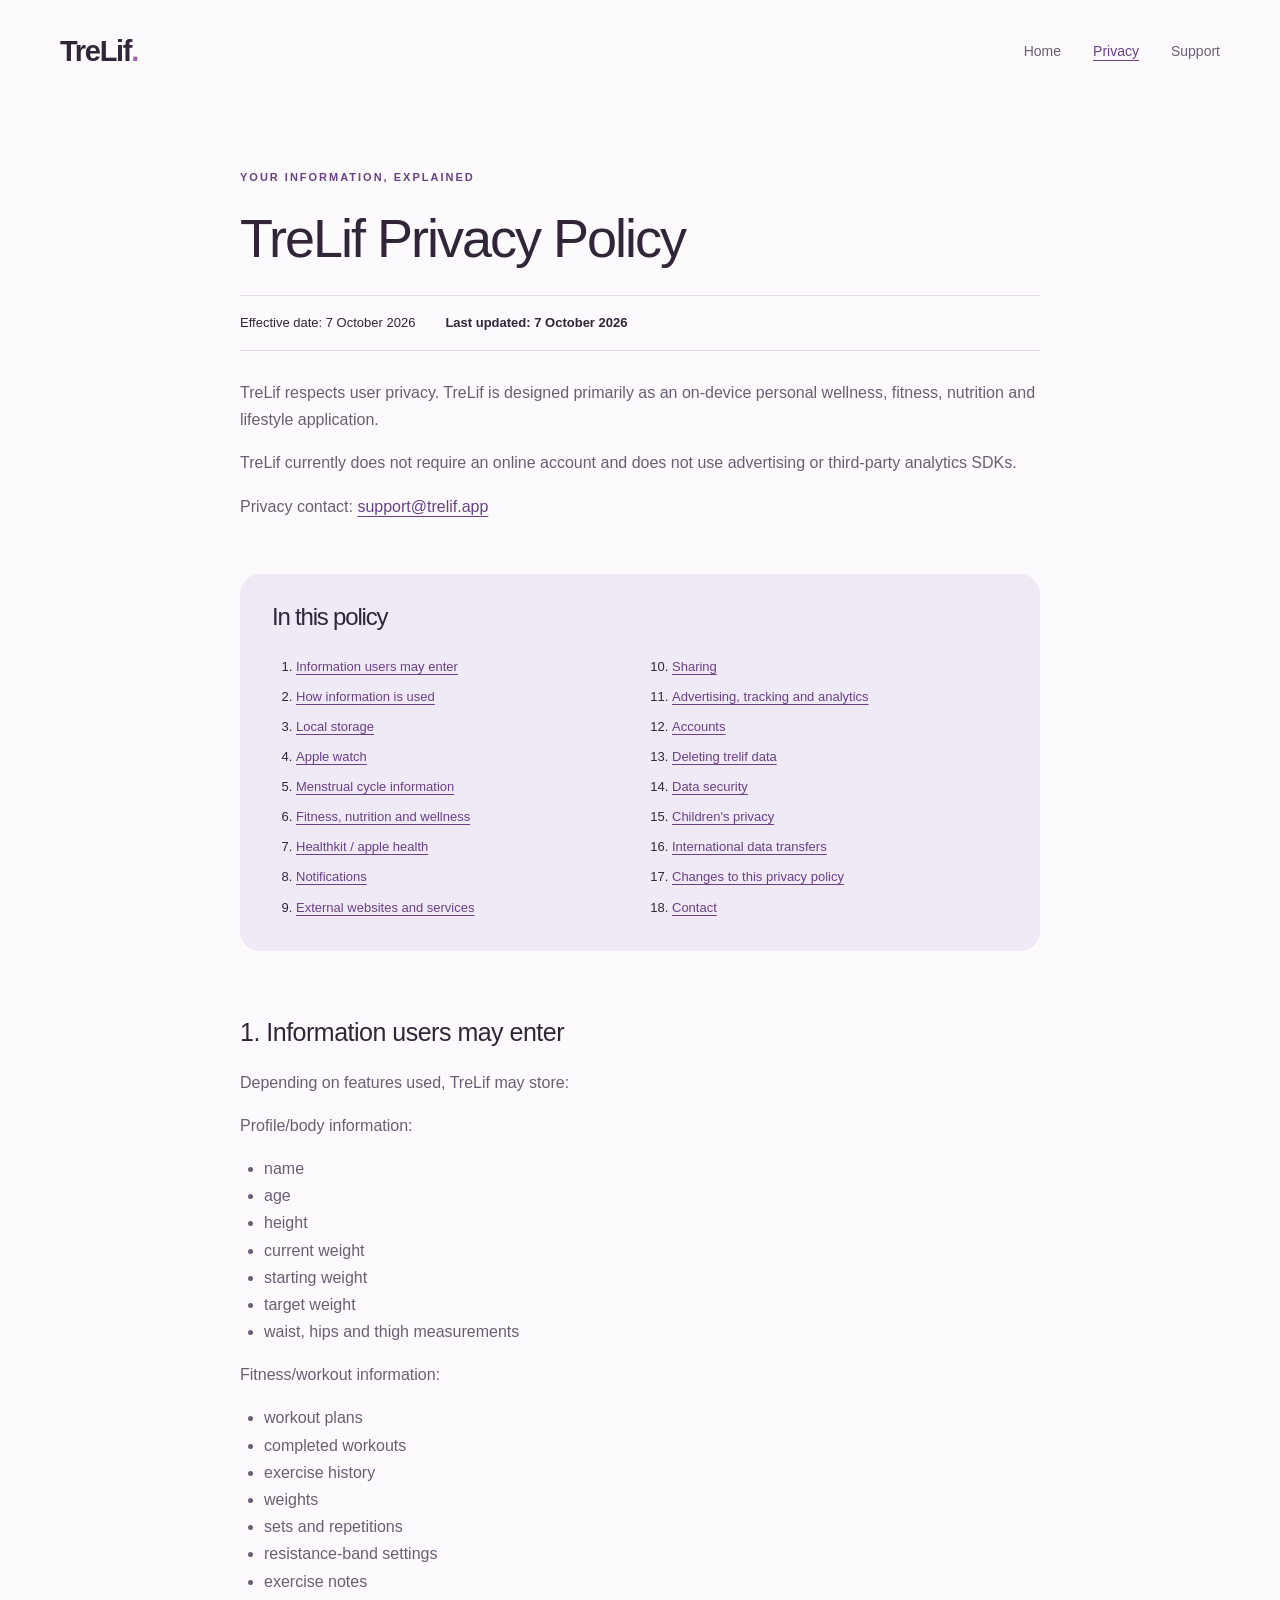
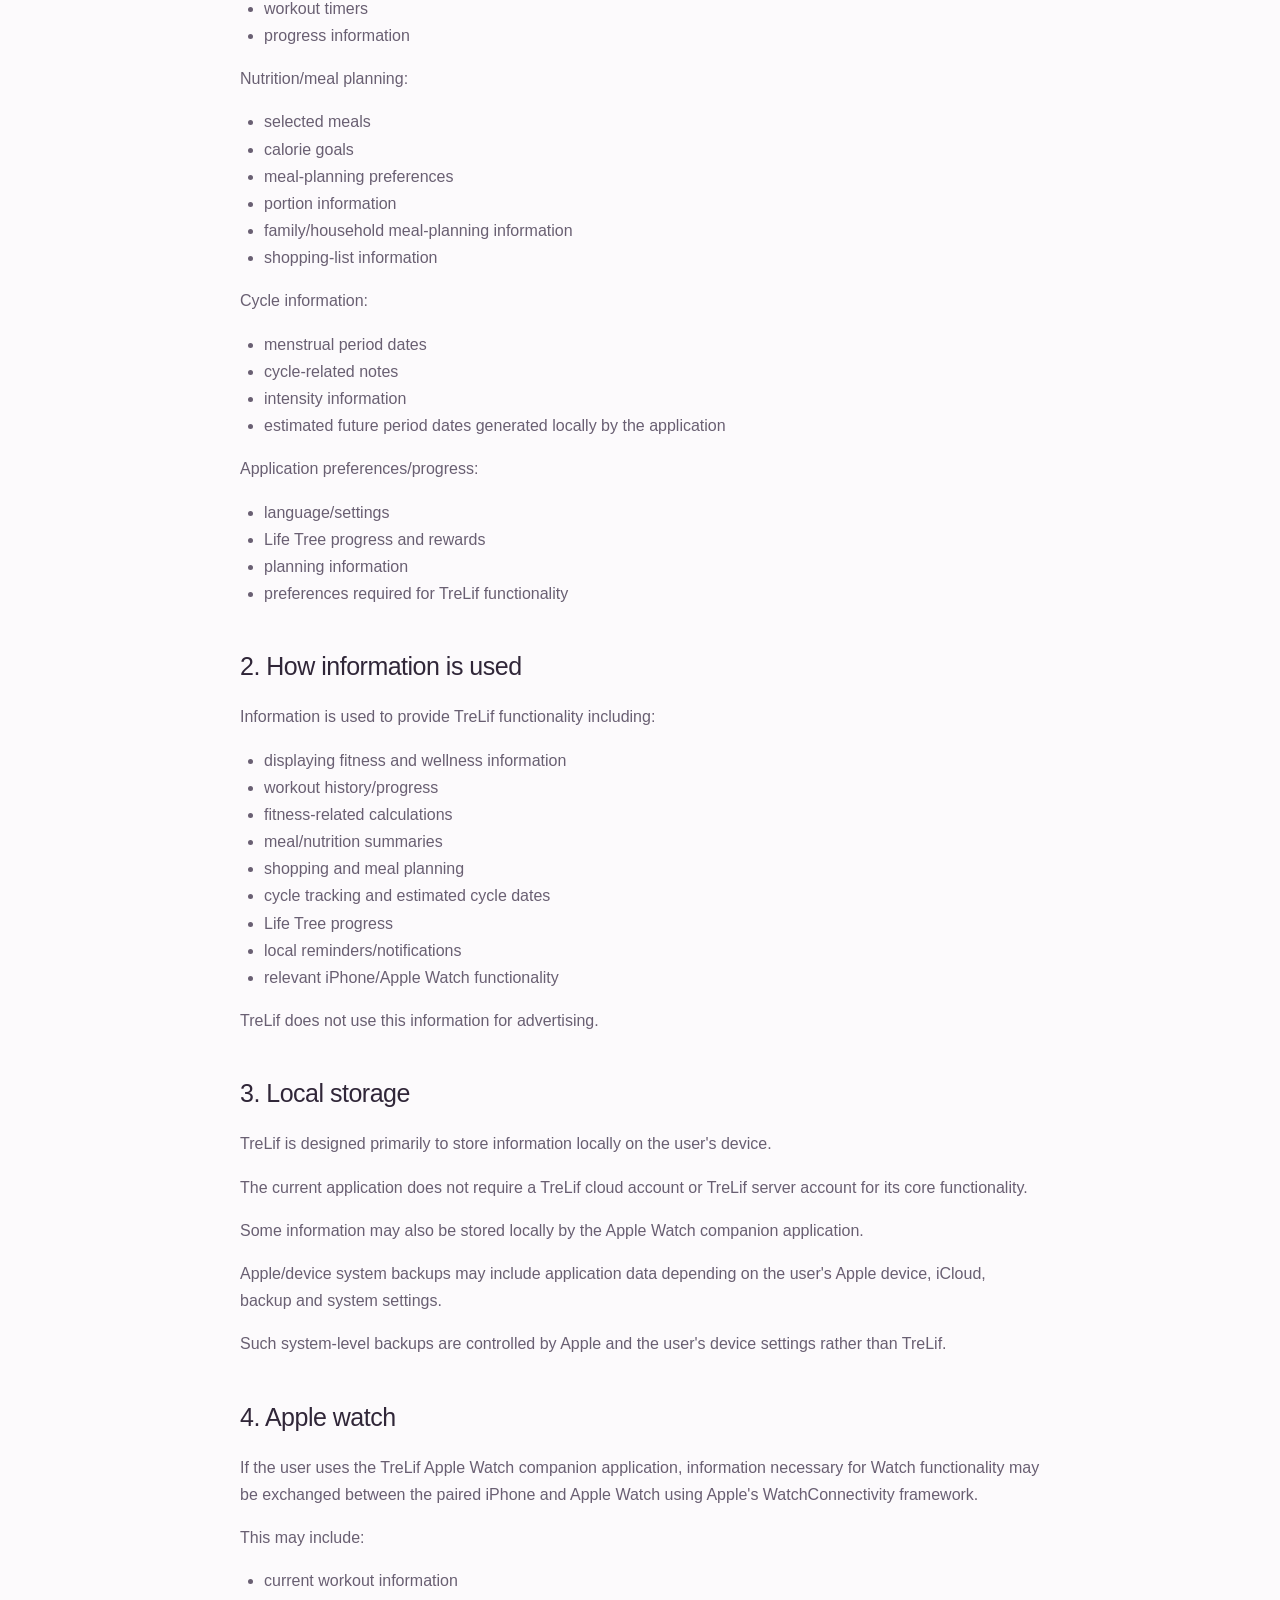
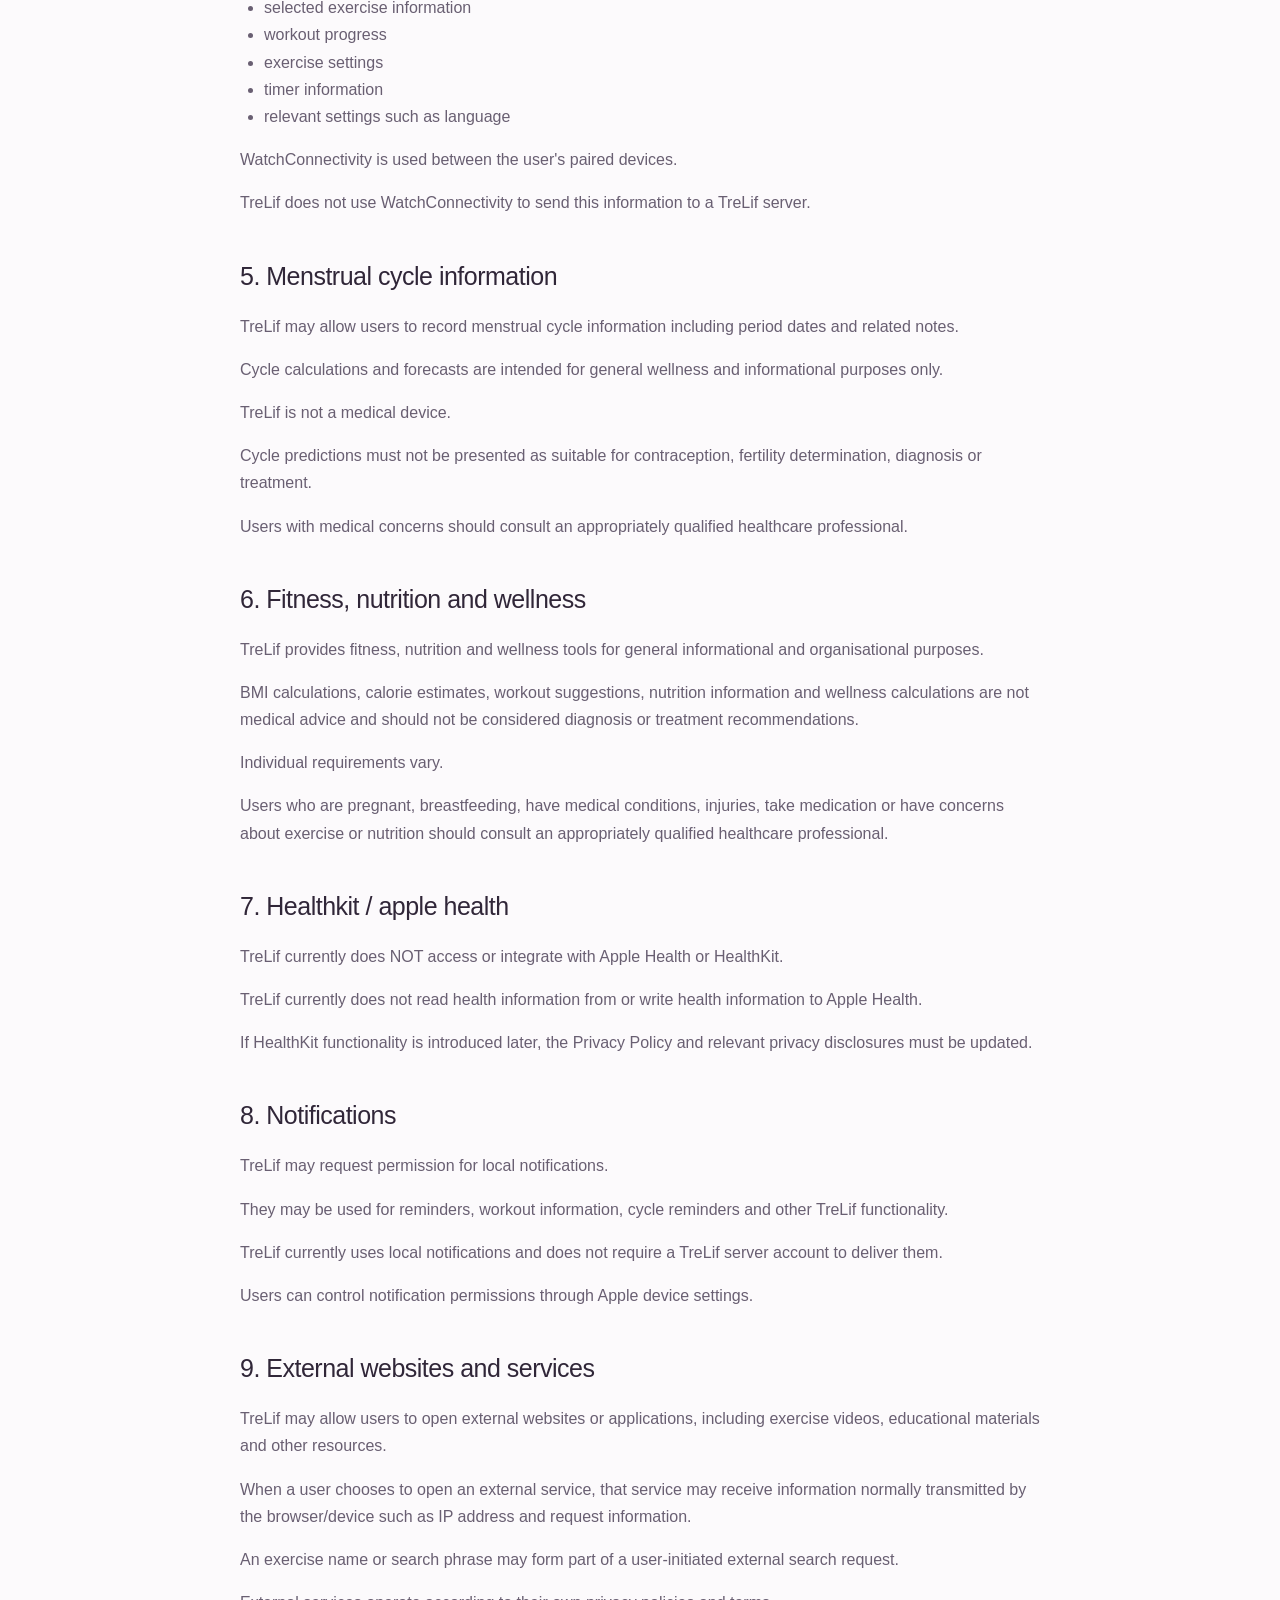
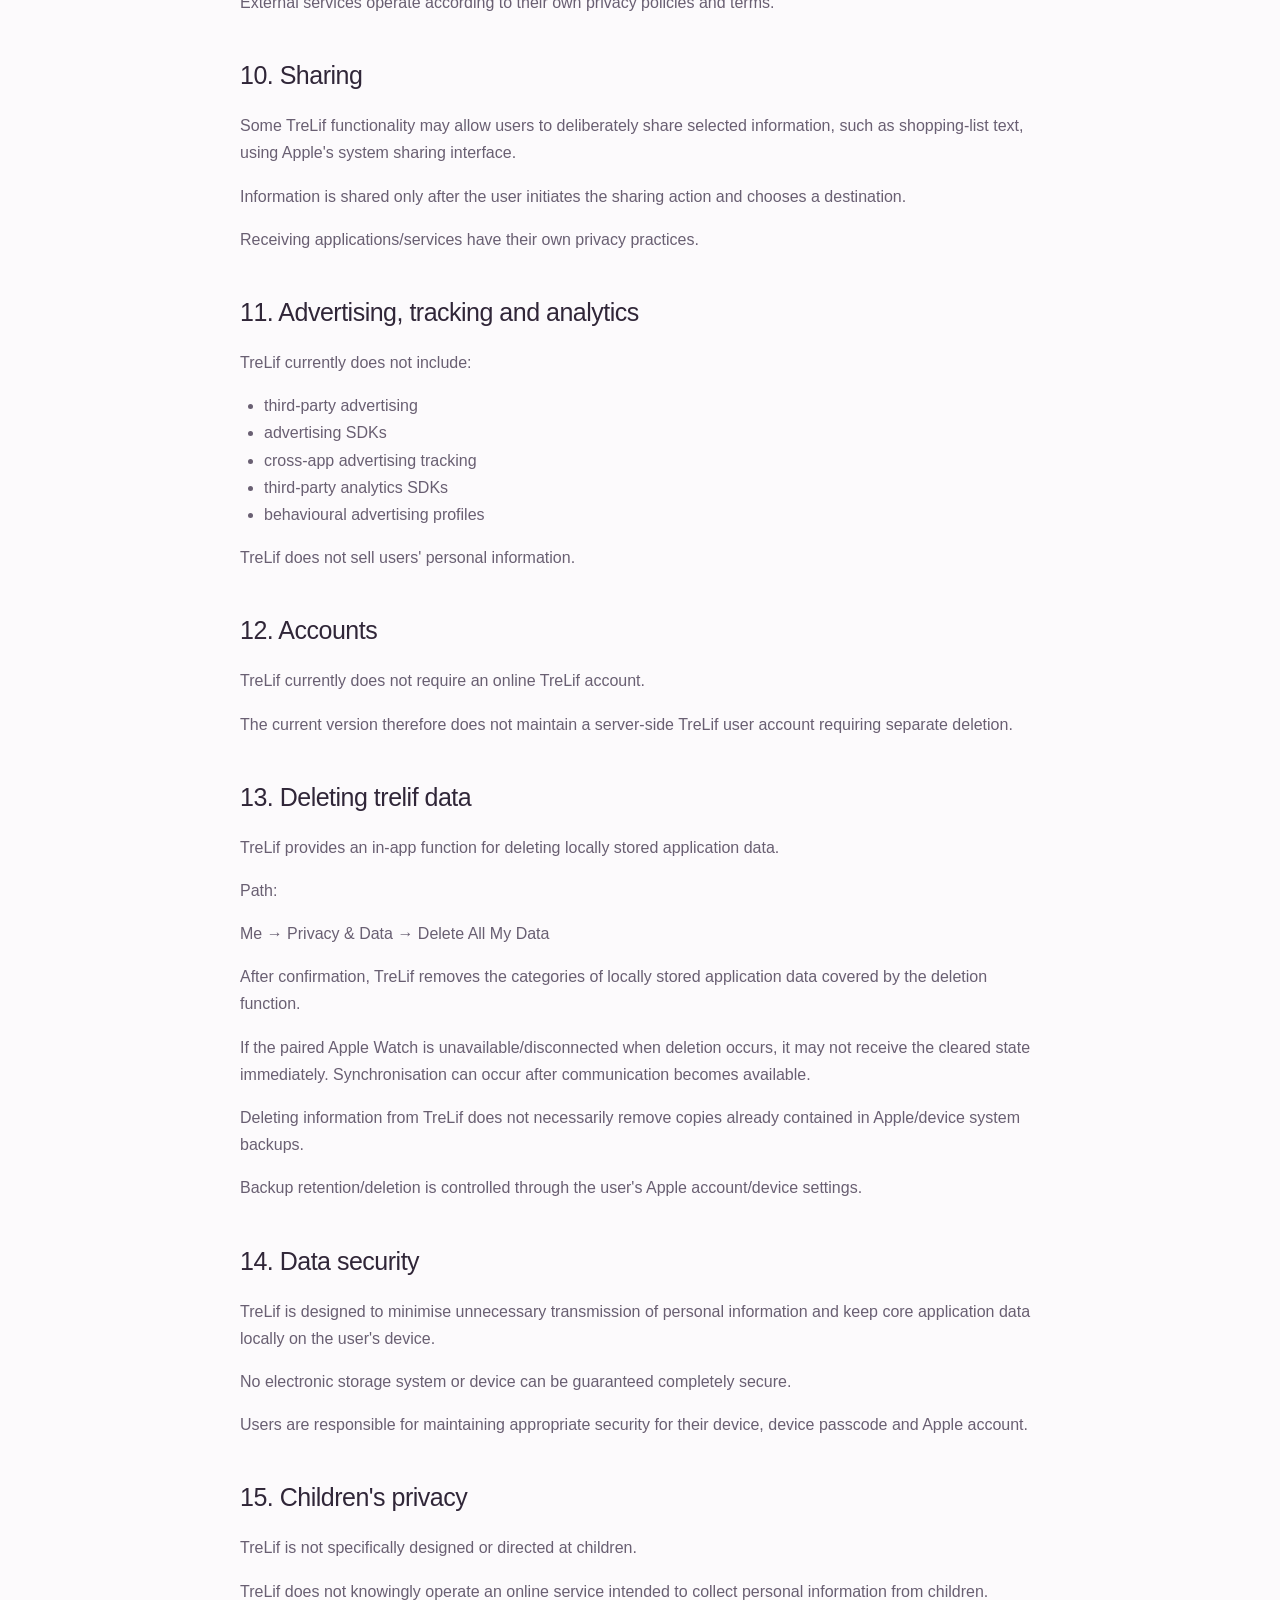
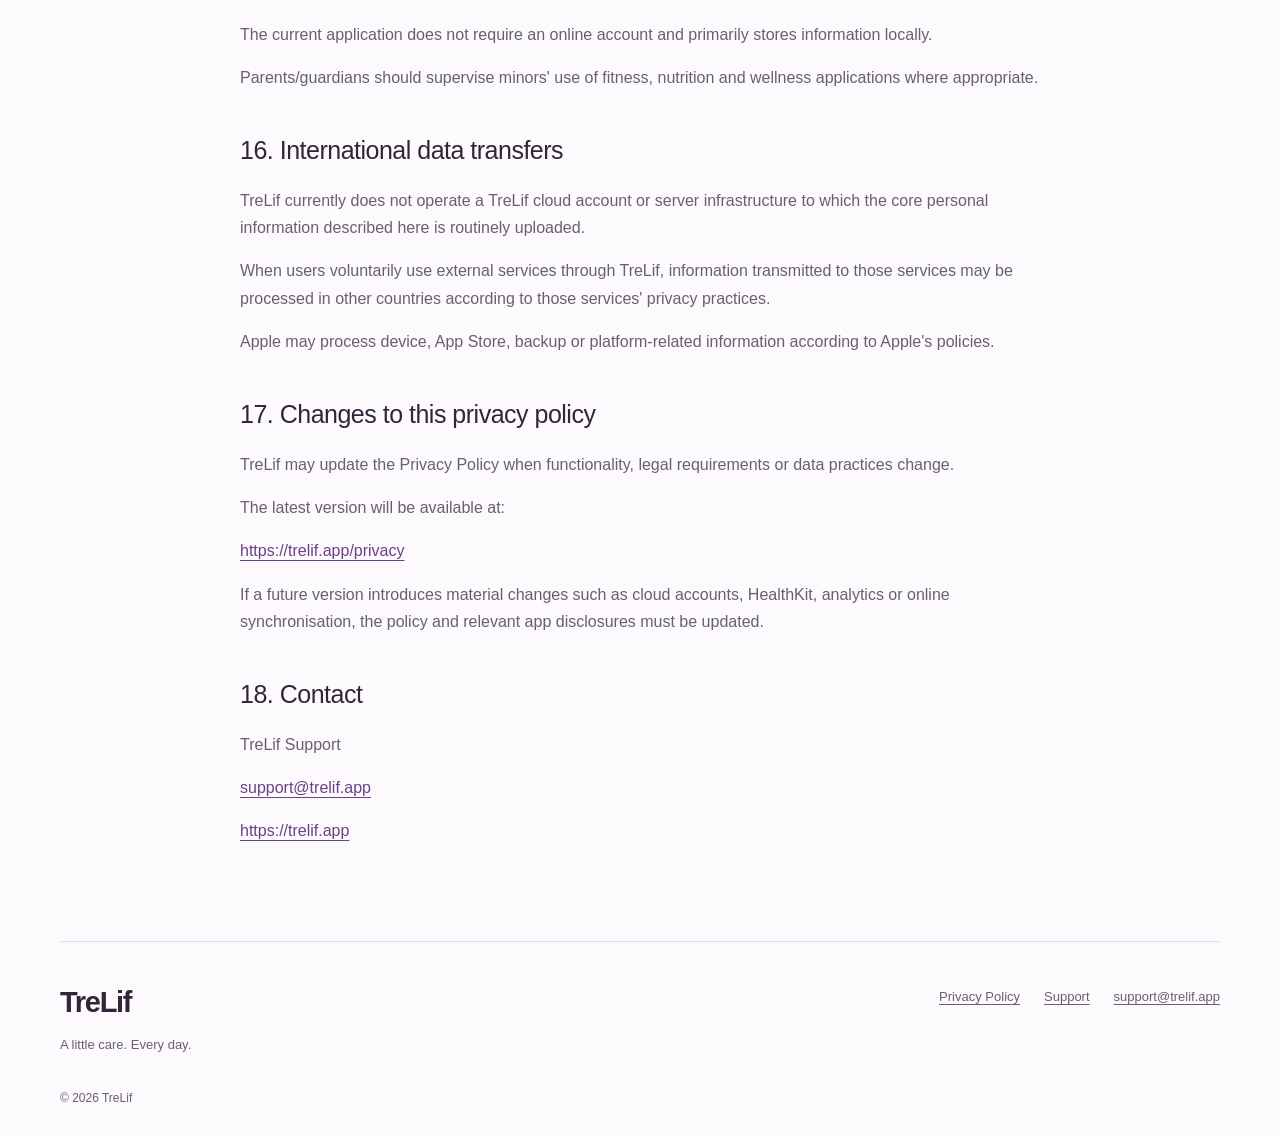
==== privacy/index.html @ 0e0c575e "Add TreLif website, privacy policy and support pages" ====
<!doctype html>
<html lang="en">
<head>
<meta charset="utf-8">
<meta name="viewport" content="width=device-width, initial-scale=1">
<meta name="description" content="Read how TreLif stores and uses information, including local storage, Apple Watch, data deletion and privacy contacts.">
<meta name="theme-color" content="#faf7fc">
<title>TreLif Privacy Policy</title>
<link rel="stylesheet" href="../assets/css/style.css">
</head>
<body>
<a class="skip-link" href="#main">Skip to content</a>
<header class="site-header wrap"><a class="wordmark" href="../" aria-label="TreLif home">TreLif<span class="brand-dot" aria-hidden="true">.</span></a><nav aria-label="Main navigation"><a href="../">Home</a><a href="../privacy/" aria-current="page">Privacy</a><a href="../support/">Support</a></nav></header>
<main id="main"><header class="page-heading wrap narrow"><p class="eyebrow">YOUR INFORMATION, EXPLAINED</p><h1>TreLif Privacy Policy</h1><div class="dates"><p>Effective date: <time datetime="2026-10-07">7 October 2026</time></p><p><strong>Last updated: <time datetime="2026-10-07">7 October 2026</time></strong></p></div><p>TreLif respects user privacy. TreLif is designed primarily as an on-device personal wellness, fitness, nutrition and lifestyle application.</p><p>TreLif currently does not require an online account and does not use advertising or third-party analytics SDKs.</p><p>Privacy contact: <a href="mailto:support@trelif.app">support@trelif.app</a></p></header><div class="wrap narrow policy"><nav class="contents" aria-label="Privacy policy contents"><h2>In this policy</h2><ol><li><a href="#section-1">Information users may enter</a></li><li><a href="#section-2">How information is used</a></li><li><a href="#section-3">Local storage</a></li><li><a href="#section-4">Apple watch</a></li><li><a href="#section-5">Menstrual cycle information</a></li><li><a href="#section-6">Fitness, nutrition and wellness</a></li><li><a href="#section-7">Healthkit / apple health</a></li><li><a href="#section-8">Notifications</a></li><li><a href="#section-9">External websites and services</a></li><li><a href="#section-10">Sharing</a></li><li><a href="#section-11">Advertising, tracking and analytics</a></li><li><a href="#section-12">Accounts</a></li><li><a href="#section-13">Deleting trelif data</a></li><li><a href="#section-14">Data security</a></li><li><a href="#section-15">Children&#x27;s privacy</a></li><li><a href="#section-16">International data transfers</a></li><li><a href="#section-17">Changes to this privacy policy</a></li><li><a href="#section-18">Contact</a></li></ol></nav><section id="section-1"><h2>1. Information users may enter</h2><p>Depending on features used, TreLif may store:</p><p>Profile/body information:</p><ul><li>name</li><li>age</li><li>height</li><li>current weight</li><li>starting weight</li><li>target weight</li><li>waist, hips and thigh measurements</li></ul><p>Fitness/workout information:</p><ul><li>workout plans</li><li>completed workouts</li><li>exercise history</li><li>weights</li><li>sets and repetitions</li><li>resistance-band settings</li><li>exercise notes</li><li>workout timers</li><li>progress information</li></ul><p>Nutrition/meal planning:</p><ul><li>selected meals</li><li>calorie goals</li><li>meal-planning preferences</li><li>portion information</li><li>family/household meal-planning information</li><li>shopping-list information</li></ul><p>Cycle information:</p><ul><li>menstrual period dates</li><li>cycle-related notes</li><li>intensity information</li><li>estimated future period dates generated locally by the application</li></ul><p>Application preferences/progress:</p><ul><li>language/settings</li><li>Life Tree progress and rewards</li><li>planning information</li><li>preferences required for TreLif functionality</li></ul></section><section id="section-2"><h2>2. How information is used</h2><p>Information is used to provide TreLif functionality including:</p><ul><li>displaying fitness and wellness information</li><li>workout history/progress</li><li>fitness-related calculations</li><li>meal/nutrition summaries</li><li>shopping and meal planning</li><li>cycle tracking and estimated cycle dates</li><li>Life Tree progress</li><li>local reminders/notifications</li><li>relevant iPhone/Apple Watch functionality</li></ul><p>TreLif does not use this information for advertising.</p></section><section id="section-3"><h2>3. Local storage</h2><p>TreLif is designed primarily to store information locally on the user&#x27;s device.</p><p>The current application does not require a TreLif cloud account or TreLif server account for its core functionality.</p><p>Some information may also be stored locally by the Apple Watch companion application.</p><p>Apple/device system backups may include application data depending on the user&#x27;s Apple device, iCloud, backup and system settings.</p><p>Such system-level backups are controlled by Apple and the user&#x27;s device settings rather than TreLif.</p></section><section id="section-4"><h2>4. Apple watch</h2><p>If the user uses the TreLif Apple Watch companion application, information necessary for Watch functionality may be exchanged between the paired iPhone and Apple Watch using Apple&#x27;s WatchConnectivity framework.</p><p>This may include:</p><ul><li>current workout information</li><li>selected exercise information</li><li>workout progress</li><li>exercise settings</li><li>timer information</li><li>relevant settings such as language</li></ul><p>WatchConnectivity is used between the user&#x27;s paired devices.</p><p>TreLif does not use WatchConnectivity to send this information to a TreLif server.</p></section><section id="section-5"><h2>5. Menstrual cycle information</h2><p>TreLif may allow users to record menstrual cycle information including period dates and related notes.</p><p>Cycle calculations and forecasts are intended for general wellness and informational purposes only.</p><p>TreLif is not a medical device.</p><p>Cycle predictions must not be presented as suitable for contraception, fertility determination, diagnosis or treatment.</p><p>Users with medical concerns should consult an appropriately qualified healthcare professional.</p></section><section id="section-6"><h2>6. Fitness, nutrition and wellness</h2><p>TreLif provides fitness, nutrition and wellness tools for general informational and organisational purposes.</p><p>BMI calculations, calorie estimates, workout suggestions, nutrition information and wellness calculations are not medical advice and should not be considered diagnosis or treatment recommendations.</p><p>Individual requirements vary.</p><p>Users who are pregnant, breastfeeding, have medical conditions, injuries, take medication or have concerns about exercise or nutrition should consult an appropriately qualified healthcare professional.</p></section><section id="section-7"><h2>7. Healthkit / apple health</h2><p>TreLif currently does NOT access or integrate with Apple Health or HealthKit.</p><p>TreLif currently does not read health information from or write health information to Apple Health.</p><p>If HealthKit functionality is introduced later, the Privacy Policy and relevant privacy disclosures must be updated.</p></section><section id="section-8"><h2>8. Notifications</h2><p>TreLif may request permission for local notifications.</p><p>They may be used for reminders, workout information, cycle reminders and other TreLif functionality.</p><p>TreLif currently uses local notifications and does not require a TreLif server account to deliver them.</p><p>Users can control notification permissions through Apple device settings.</p></section><section id="section-9"><h2>9. External websites and services</h2><p>TreLif may allow users to open external websites or applications, including exercise videos, educational materials and other resources.</p><p>When a user chooses to open an external service, that service may receive information normally transmitted by the browser/device such as IP address and request information.</p><p>An exercise name or search phrase may form part of a user-initiated external search request.</p><p>External services operate according to their own privacy policies and terms.</p></section><section id="section-10"><h2>10. Sharing</h2><p>Some TreLif functionality may allow users to deliberately share selected information, such as shopping-list text, using Apple&#x27;s system sharing interface.</p><p>Information is shared only after the user initiates the sharing action and chooses a destination.</p><p>Receiving applications/services have their own privacy practices.</p></section><section id="section-11"><h2>11. Advertising, tracking and analytics</h2><p>TreLif currently does not include:</p><ul><li>third-party advertising</li><li>advertising SDKs</li><li>cross-app advertising tracking</li><li>third-party analytics SDKs</li><li>behavioural advertising profiles</li></ul><p>TreLif does not sell users&#x27; personal information.</p></section><section id="section-12"><h2>12. Accounts</h2><p>TreLif currently does not require an online TreLif account.</p><p>The current version therefore does not maintain a server-side TreLif user account requiring separate deletion.</p></section><section id="section-13"><h2>13. Deleting trelif data</h2><p>TreLif provides an in-app function for deleting locally stored application data.</p><p>Path:</p><p>Me → Privacy &amp; Data → Delete All My Data</p><p>After confirmation, TreLif removes the categories of locally stored application data covered by the deletion function.</p><p>If the paired Apple Watch is unavailable/disconnected when deletion occurs, it may not receive the cleared state immediately. Synchronisation can occur after communication becomes available.</p><p>Deleting information from TreLif does not necessarily remove copies already contained in Apple/device system backups.</p><p>Backup retention/deletion is controlled through the user&#x27;s Apple account/device settings.</p></section><section id="section-14"><h2>14. Data security</h2><p>TreLif is designed to minimise unnecessary transmission of personal information and keep core application data locally on the user&#x27;s device.</p><p>No electronic storage system or device can be guaranteed completely secure.</p><p>Users are responsible for maintaining appropriate security for their device, device passcode and Apple account.</p></section><section id="section-15"><h2>15. Children&#x27;s privacy</h2><p>TreLif is not specifically designed or directed at children.</p><p>TreLif does not knowingly operate an online service intended to collect personal information from children.</p><p>The current application does not require an online account and primarily stores information locally.</p><p>Parents/guardians should supervise minors&#x27; use of fitness, nutrition and wellness applications where appropriate.</p></section><section id="section-16"><h2>16. International data transfers</h2><p>TreLif currently does not operate a TreLif cloud account or server infrastructure to which the core personal information described here is routinely uploaded.</p><p>When users voluntarily use external services through TreLif, information transmitted to those services may be processed in other countries according to those services&#x27; privacy practices.</p><p>Apple may process device, App Store, backup or platform-related information according to Apple&#x27;s policies.</p></section><section id="section-17"><h2>17. Changes to this privacy policy</h2><p>TreLif may update the Privacy Policy when functionality, legal requirements or data practices change.</p><p>The latest version will be available at:</p><p><a href="./">https://trelif.app/privacy</a></p><p>If a future version introduces material changes such as cloud accounts, HealthKit, analytics or online synchronisation, the policy and relevant app disclosures must be updated.</p></section><section id="section-18"><h2>18. Contact</h2><p>TreLif Support</p><p><a href="mailto:support@trelif.app">support@trelif.app</a></p><p><a href="../">https://trelif.app</a></p></section></div></main>
<footer class="site-footer wrap"><div><a class="wordmark" href="../">TreLif</a><p>A little care. Every day.</p></div><nav aria-label="Footer navigation"><a href="../privacy/">Privacy Policy</a><a href="../support/">Support</a><a href="mailto:support@trelif.app">support@trelif.app</a></nav><p class="copyright">© 2026 TreLif</p></footer>
</body>
</html>
---- assets/css/style.css ----
:root{color-scheme:light;--paper:#fcfafc;--ink:#302638;--muted:#695f72;--purple:#694184;--line:#e5dce9;--lavender:#f0e9f6;--pink:#f9edf1;font-family:-apple-system,BlinkMacSystemFont,"Segoe UI",sans-serif;font-synthesis:none}*{box-sizing:border-box}html{scroll-behavior:smooth;scroll-padding-top:2rem}body{margin:0;background:var(--paper);color:var(--ink);font-size:16px;line-height:1.7}a{color:var(--purple);text-underline-offset:.25em}a:hover{text-decoration-thickness:2px}a:focus-visible,summary:focus-visible{outline:3px solid var(--purple);outline-offset:5px;border-radius:3px}.wrap{width:min(1160px,calc(100% - 64px));margin-inline:auto}.narrow{max-width:800px}.site-header{min-height:104px;display:flex;align-items:center;justify-content:space-between;gap:24px}.wordmark{font-size:29px;font-weight:650;letter-spacing:-1.3px;color:var(--ink);text-decoration:none}.brand-dot{color:#9d6ba9}.site-header nav{display:flex;gap:32px}.site-header nav a{font-size:14px;color:var(--muted);text-decoration:none}.site-header nav a:hover,.site-header nav a[aria-current]{color:var(--purple);text-decoration:underline}.skip-link{position:absolute;top:8px;left:8px;transform:translateY(-180%);padding:8px 16px;background:white;z-index:5}.skip-link:focus{transform:none}.hero{display:grid;grid-template-columns:1.1fr 1fr;align-items:center;gap:55px;padding-block:76px 112px}.eyebrow{font-size:11px;font-weight:650;letter-spacing:2px;color:var(--purple);margin:0 0 22px}h1,h2,h3,p{margin-top:0}h1{font-size:clamp(48px,6vw,80px);font-weight:500;letter-spacing:-3.5px;line-height:1.08;margin-bottom:24px}h2{font-size:clamp(28px,3vw,38px);font-weight:500;line-height:1.25;letter-spacing:-1.2px}h3{font-size:21px;font-weight:550;line-height:1.35;letter-spacing:-.4px}.hero-statement{font-size:clamp(24px,2.6vw,33px);line-height:1.35;letter-spacing:-.7px;margin-bottom:24px}.intro{color:var(--muted);max-width:490px}.hero-actions{display:flex;flex-wrap:wrap;gap:22px;align-items:center;margin-top:32px}.button{display:inline-flex;gap:28px;align-items:center;background:var(--purple);color:#fff;text-decoration:none;padding:13px 23px;border-radius:50px;font-size:14px}.button:hover{background:#543268}.coming{font-size:12px;color:var(--muted)}.hero-art{min-height:440px;position:relative;display:grid;place-items:center;isolation:isolate;border-radius:48% 48% 40% 40%;background:radial-gradient(ellipse at 70% 72%,#f0dce8,transparent 65%),radial-gradient(ellipse at 25% 20%,#e6dcf0,transparent 75%);overflow:hidden}.art-core{text-align:center;z-index:1;padding:45px 20px}.art-core .eyebrow{font-size:9px;letter-spacing:1.7px}.art-core p{font-family:Georgia,"Times New Roman",serif;font-size:43px;line-height:1.16;letter-spacing:-1.6px;margin:26px 0 20px;color:#574064}.art-caption{font-size:12px;color:#69536f}.orbit{position:absolute;width:310px;height:370px;border:1px solid #ffffffaa;border-radius:50%;transform:rotate(30deg)}.orbit-two{width:365px;height:300px;transform:rotate(-30deg)}.art-label{position:absolute;z-index:2;background:#fffdfdea;border:1px solid #fff;border-radius:24px;padding:8px 18px;font-size:12px;color:#65516f;box-shadow:0 8px 25px #6440730b}.label-one{top:46px;right:24px}.label-two{bottom:62px;left:14px}.label-three{bottom:28px;right:65px}.explore{padding-bottom:88px}.section-heading{max-width:650px;margin-bottom:38px}.section-heading p:last-child{color:var(--muted)}.feature-grid{display:grid;grid-template-columns:repeat(3,1fr);gap:20px}.feature-card{padding:30px;border:1px solid var(--line);border-radius:22px;background:#fff}.feature-card:nth-child(2),.feature-card:nth-child(6){background:var(--pink)}.feature-card:nth-child(4){background:var(--lavender)}.feature-number{display:block;font-size:12px;letter-spacing:1px;color:var(--purple);margin-bottom:36px}.feature-card h3{margin-bottom:12px}.feature-card p{font-size:15px;color:var(--muted);margin:0}.privacy-note{display:grid;grid-template-columns:1.3fr 1fr;gap:70px;padding:52px;border-radius:26px;background:var(--lavender);margin-bottom:90px}.privacy-note p:not(.eyebrow){color:var(--muted);font-size:15px}.text-link{font-size:14px;font-weight:600}.wellness-note{align-self:center;border-left:1px solid #d5c7df;padding-left:35px}.wellness-note h3{font-size:19px}.site-footer{border-top:1px solid var(--line);display:grid;grid-template-columns:1fr auto;gap:25px;padding-block:36px 28px}.site-footer p{font-size:13px;color:var(--muted);margin:7px 0 0}.site-footer nav{display:flex;align-items:start;flex-wrap:wrap;gap:24px;padding-top:8px}.site-footer nav a{font-size:13px;color:var(--muted)}.site-footer .copyright{grid-column:1/-1;font-size:12px}.page-heading{padding-block:64px 38px}.page-heading h1{font-size:clamp(36px,5vw,54px);letter-spacing:-2px}.page-heading>p:not(.eyebrow){color:var(--muted)}.dates{display:flex;flex-wrap:wrap;gap:8px 30px;border-block:1px solid var(--line);padding:16px 0;margin:28px 0}.dates p{font-size:13px;margin:0}.policy{padding-bottom:70px}.contents{background:var(--lavender);border-radius:20px;padding:28px 32px;margin-bottom:48px}.contents h2{font-size:24px}.contents ol{columns:2;column-gap:40px;padding-left:24px;margin:0}.contents li{font-size:13px;padding:4px 0;break-inside:avoid}.policy section{padding-top:18px;margin-bottom:26px}.policy section h2{font-size:25px;letter-spacing:-.5px}.policy section p,.policy section li{color:var(--muted)}.policy section ul{padding-left:24px}.contact-email{display:inline-block;font-size:clamp(20px,4vw,29px);font-weight:500;overflow-wrap:anywhere}.faq{padding-bottom:80px}.faq>h2{margin-bottom:32px}.faq article{border-top:1px solid var(--line);padding:24px 0 7px}.faq article h3{font-size:18px;margin-bottom:10px}.faq article p{color:var(--muted)}.support-policy{margin-top:30px}.error-page{min-height:55vh;padding-bottom:80px}main{overflow-wrap:break-word}@media(min-width:1400px){.hero{padding-top:100px}}@media(max-width:900px){.hero{gap:28px;padding-block:48px 72px}.hero-art{min-height:390px}.art-core p{font-size:36px}.feature-grid{grid-template-columns:repeat(2,1fr)}.privacy-note{gap:35px;padding:36px}.site-footer nav{gap:16px;max-width:300px}}@media(max-width:640px){.wrap{width:calc(100% - 40px)}.site-header{min-height:84px;gap:16px}.site-header nav{gap:18px}.site-header nav a{font-size:13px}.wordmark{font-size:26px}.hero{grid-template-columns:1fr;padding-block:36px 64px;gap:42px}h1{letter-spacing:-2px}.hero-art{min-height:350px;max-width:420px;width:100%;justify-self:center}.hero-statement{max-width:420px}.hero-actions{gap:18px}.art-core p{font-size:39px}.feature-grid{grid-template-columns:1fr}.feature-card{padding:27px}.feature-number{margin-bottom:24px}.explore{padding-bottom:56px}.privacy-note{grid-template-columns:1fr;padding:28px;gap:30px;margin-bottom:56px}.wellness-note{padding-left:0;padding-top:25px;border-left:0;border-top:1px solid #d5c7df}.site-footer{grid-template-columns:1fr;gap:16px}.site-footer nav{max-width:none;gap:14px 24px}.page-heading{padding-top:36px}.contents{padding:24px}.contents ol{columns:1}.policy section h2{font-size:23px}.dates{display:block}.dates p+p{margin-top:8px}}@media(prefers-reduced-motion:reduce){html{scroll-behavior:auto}*,*::before,*::after{animation:none!important;transition:none!important}}
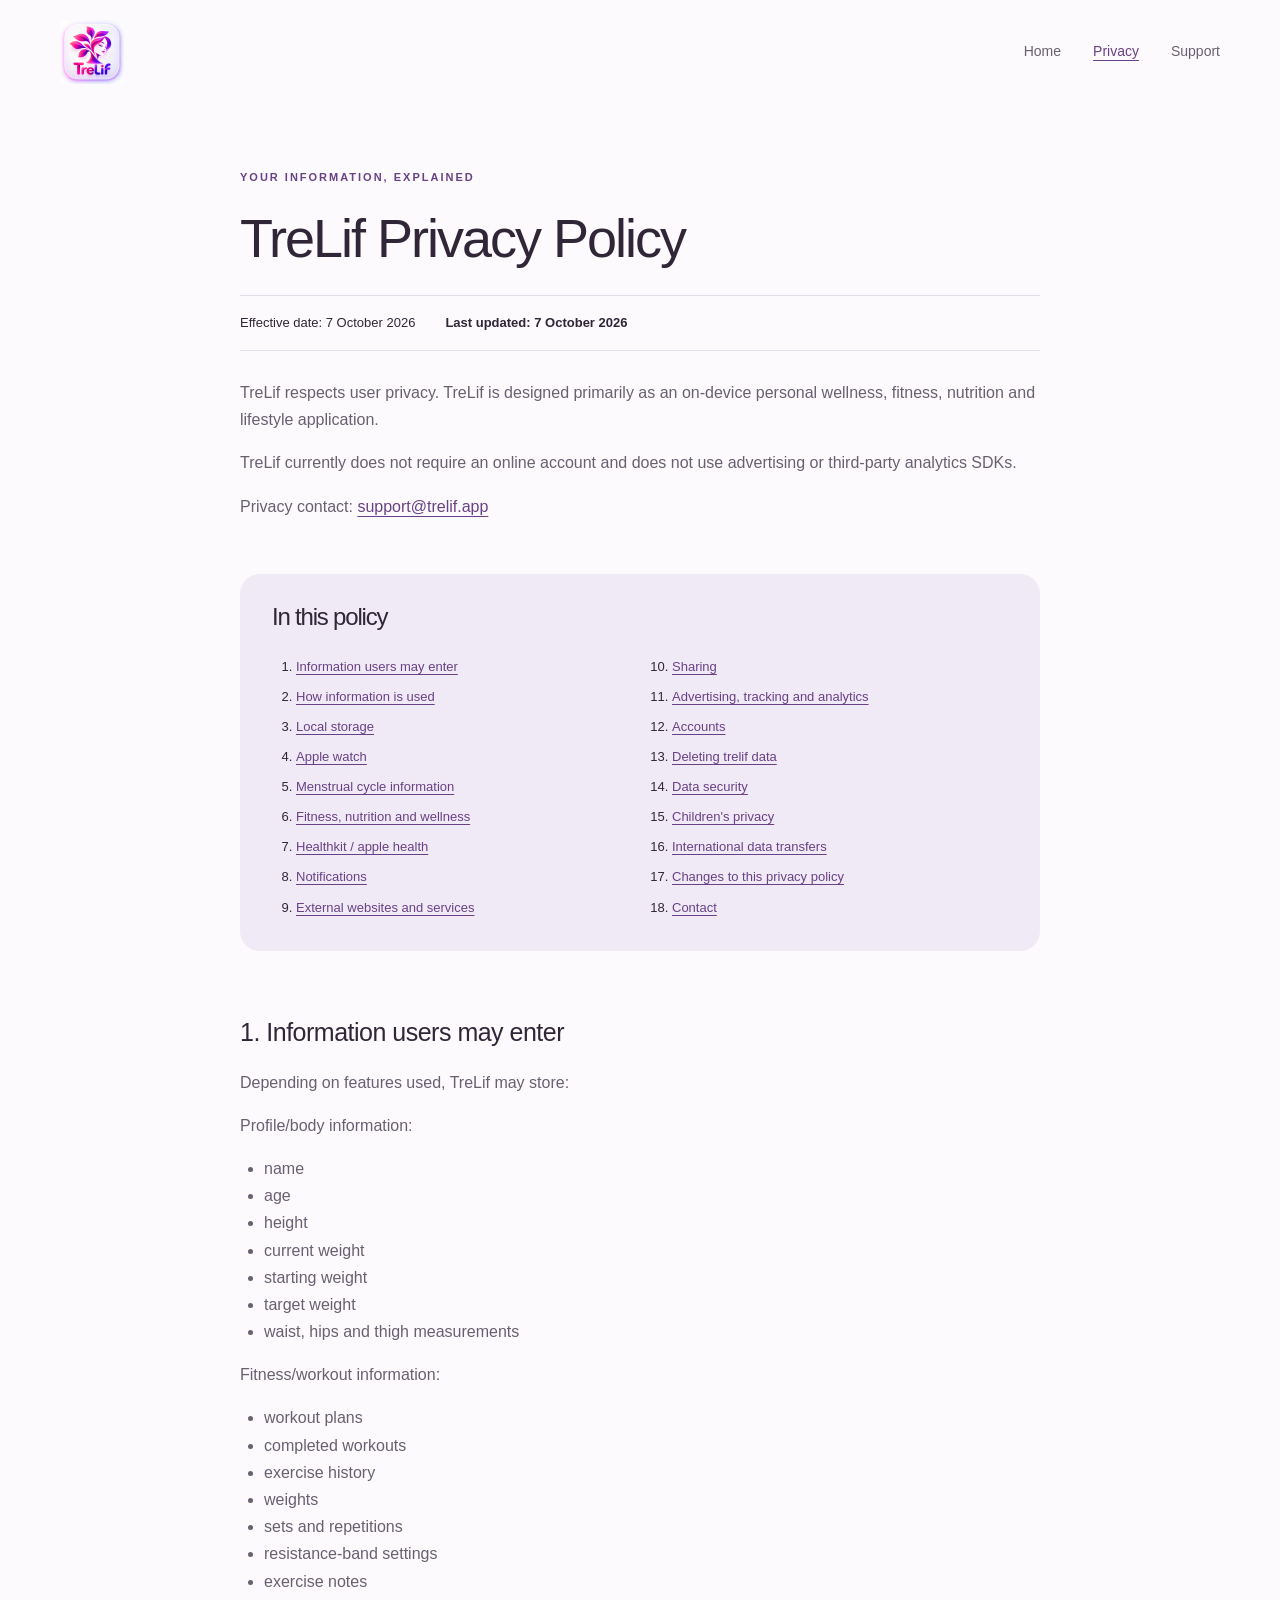
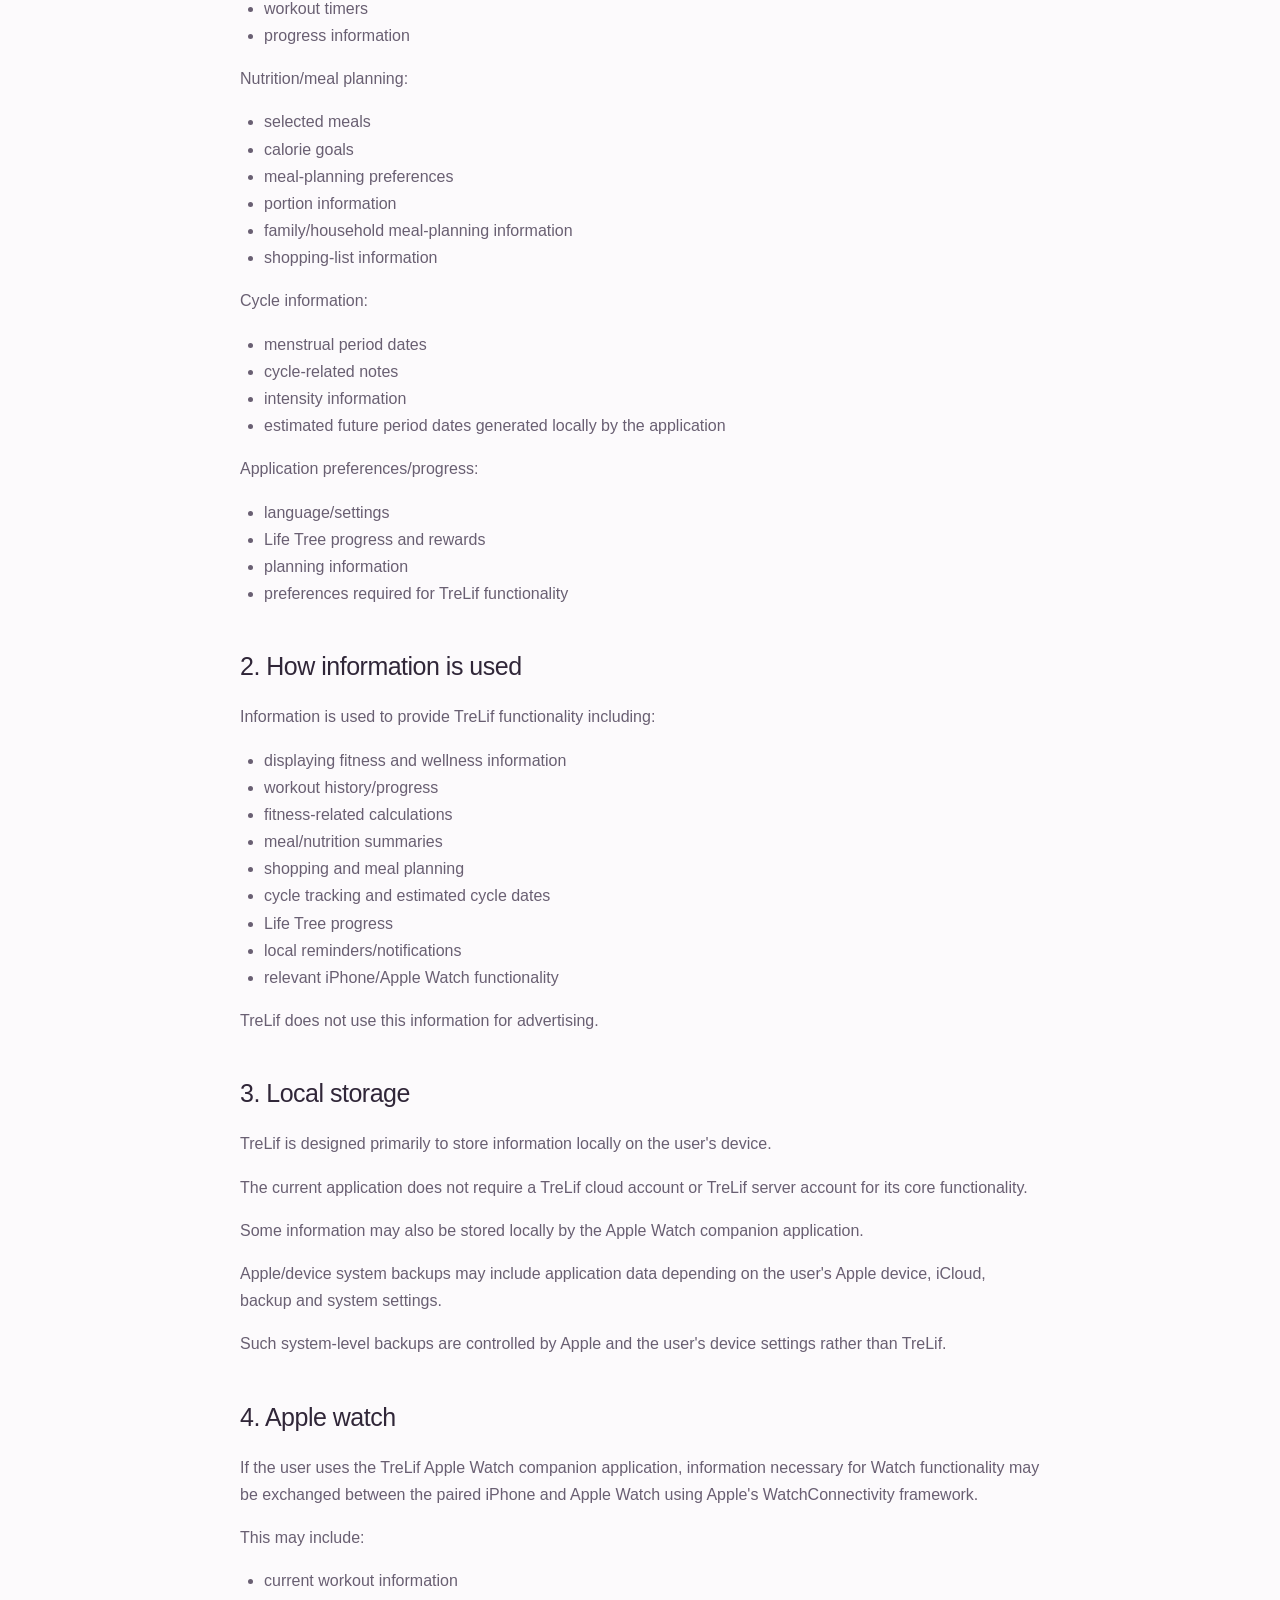
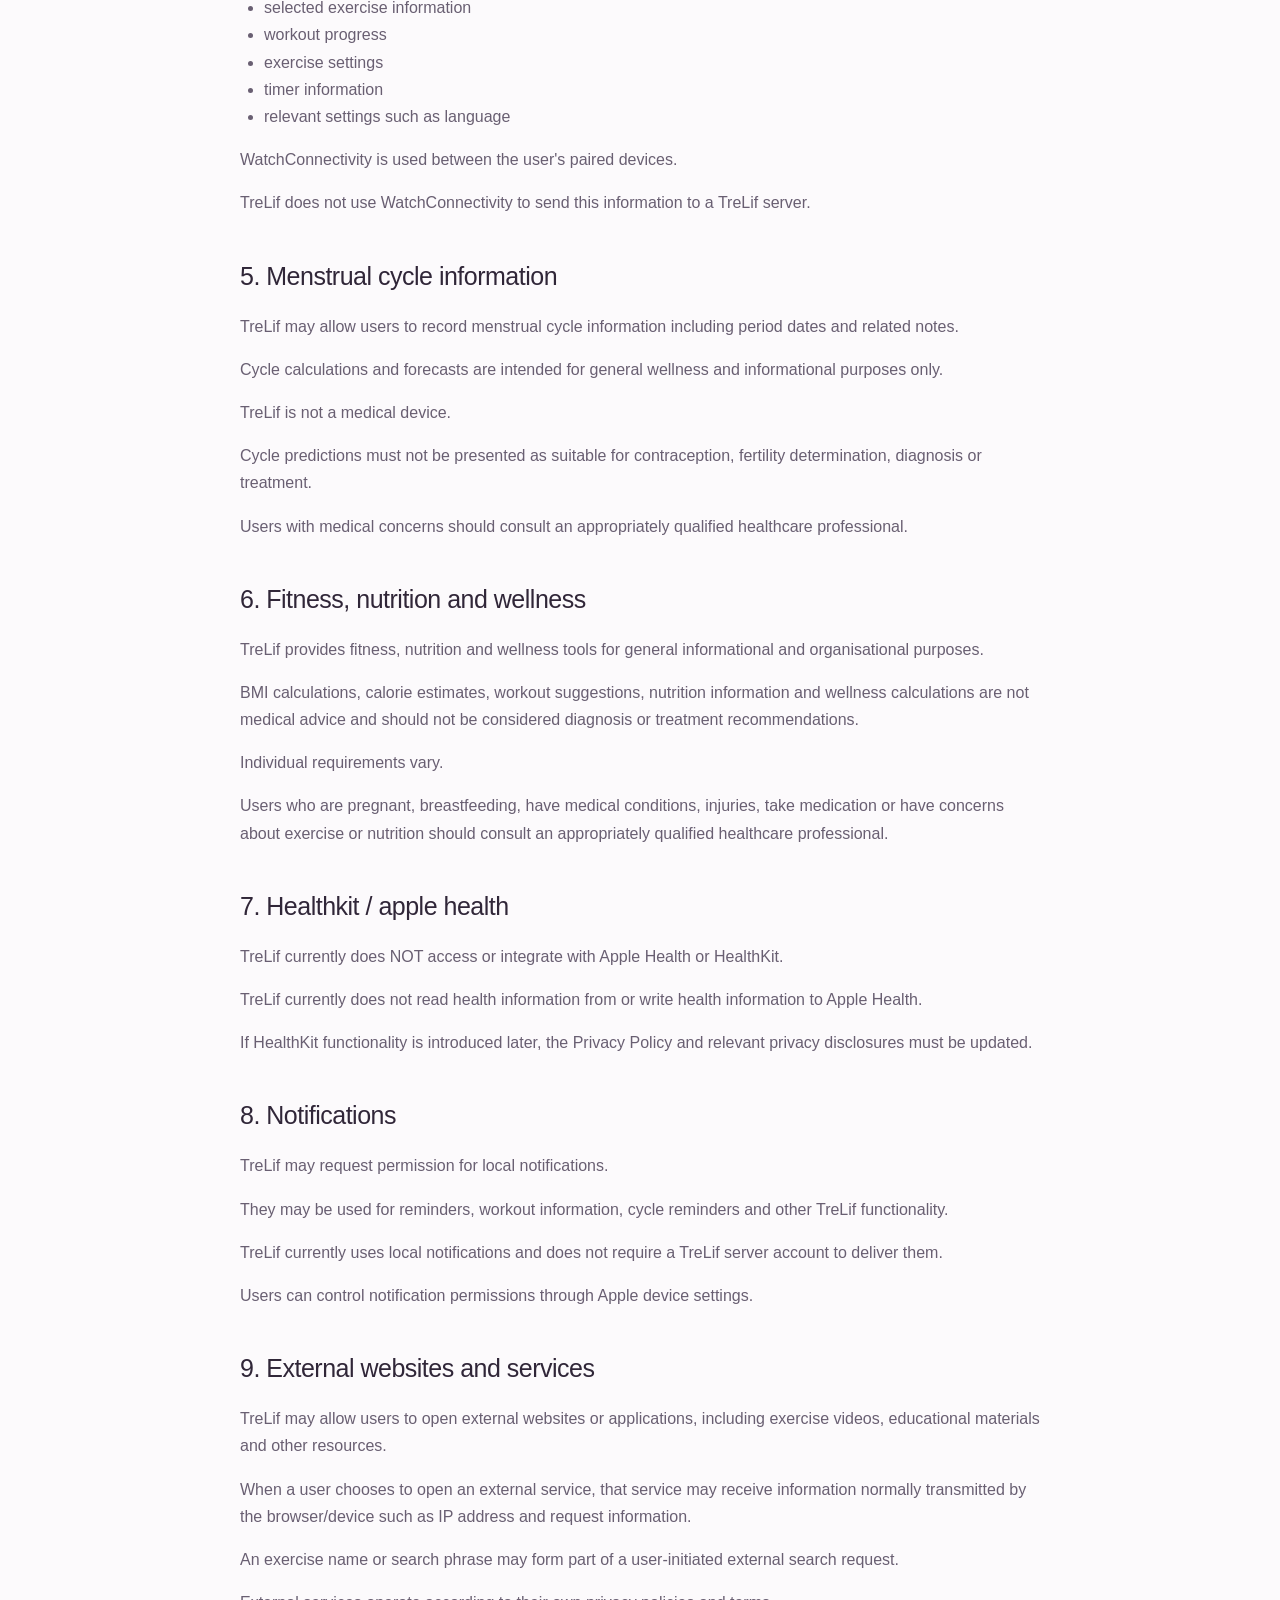
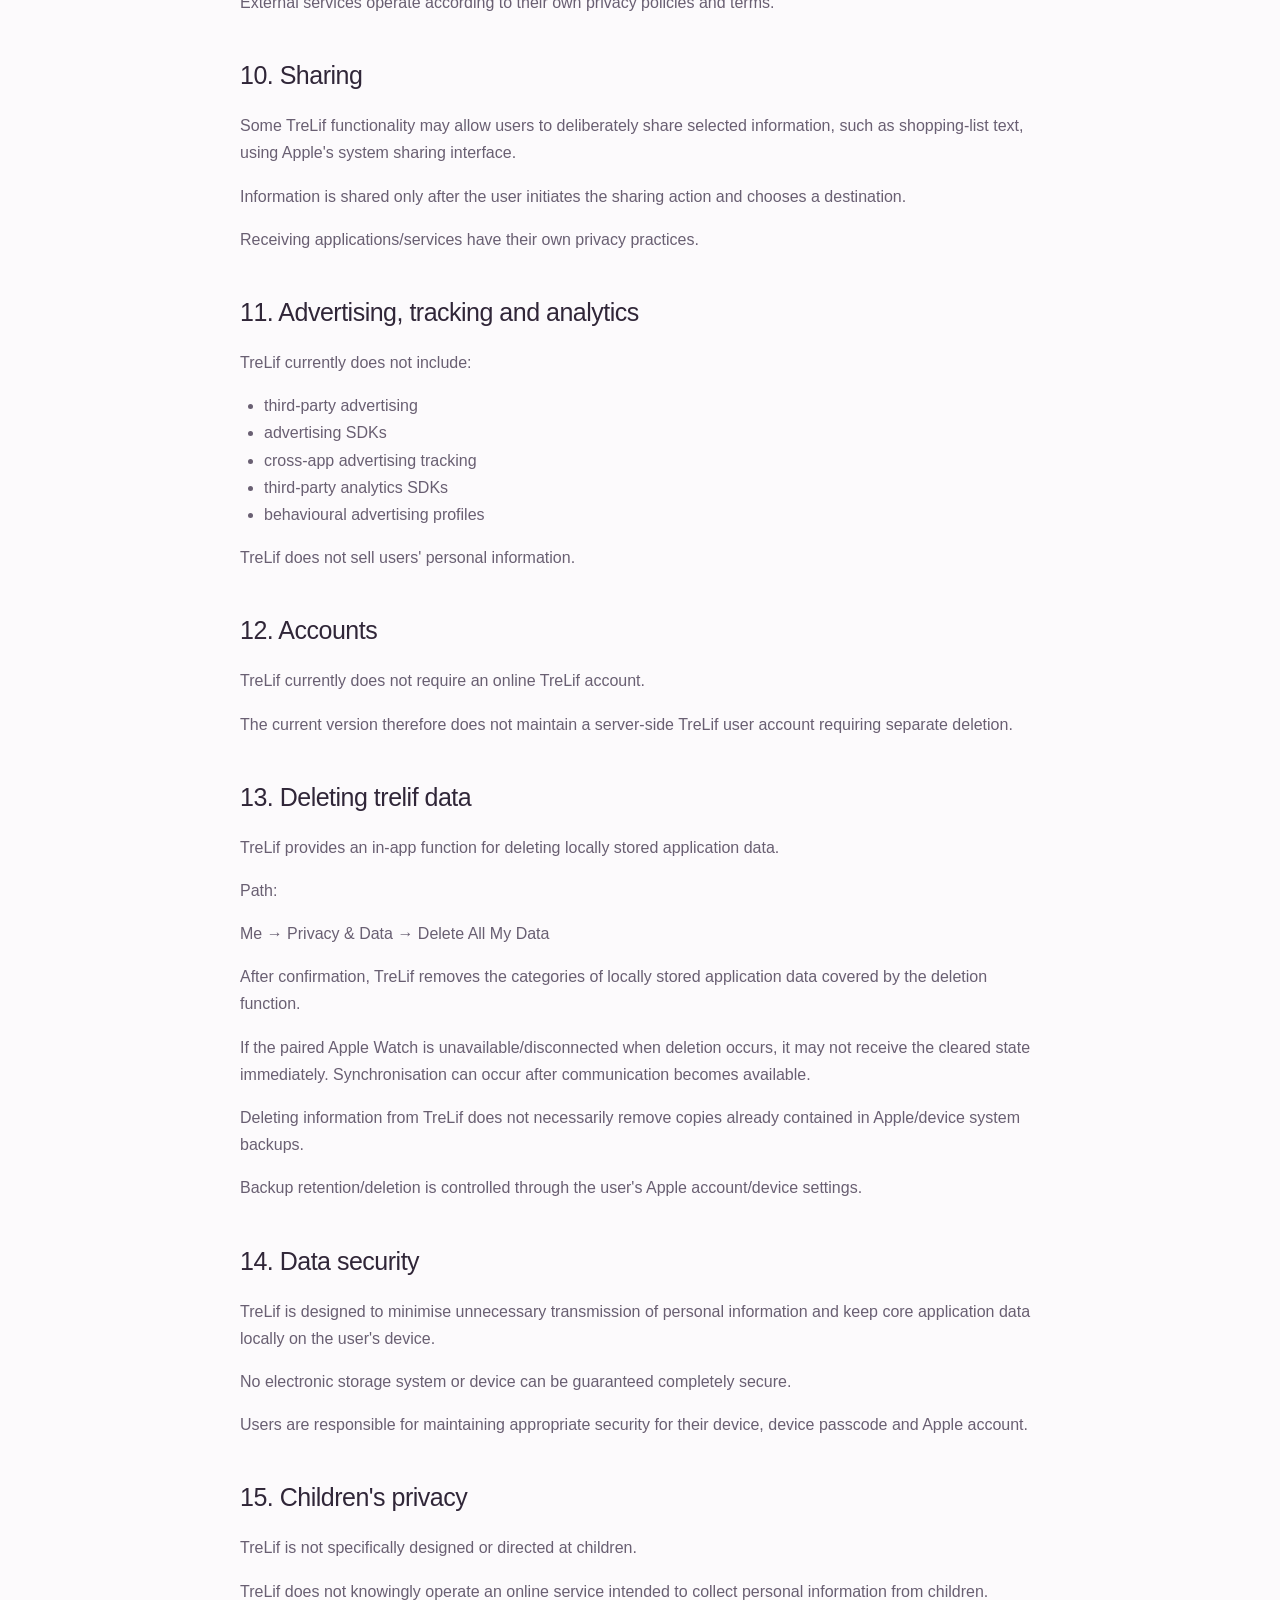
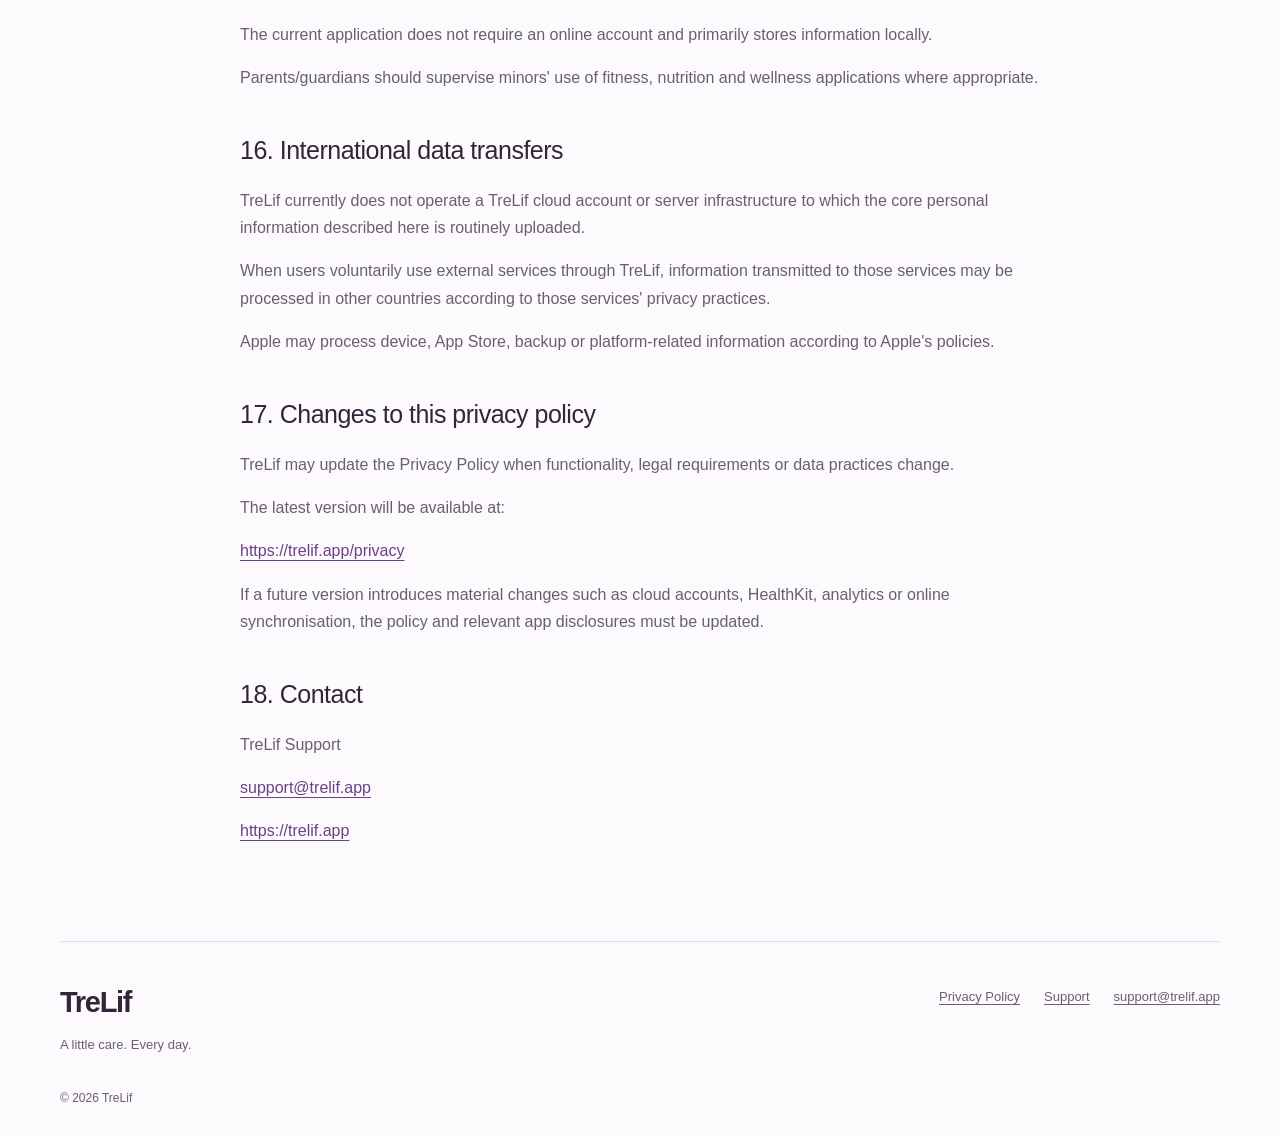
==== commit 5f7fa1a0: "checkpoint: approved Lifee design before animation" ====
--- a/privacy/index.html
+++ b/privacy/index.html
@@ -10,7 +10,7 @@
 </head>
 <body>
 <a class="skip-link" href="#main">Skip to content</a>
-<header class="site-header wrap"><a class="wordmark" href="../" aria-label="TreLif home">TreLif<span class="brand-dot" aria-hidden="true">.</span></a><nav aria-label="Main navigation"><a href="../">Home</a><a href="../privacy/" aria-current="page">Privacy</a><a href="../support/">Support</a></nav></header>
+<header class="site-header wrap"><a class="brand" href="../" aria-label="TreLif home"><img class="brand-logo" src="../assets/images/trelif-logo.png" alt="TreLif" width="1024" height="1024"></a><nav aria-label="Main navigation"><a href="../">Home</a><a href="../privacy/" aria-current="page">Privacy</a><a href="../support/">Support</a></nav></header>
 <main id="main"><header class="page-heading wrap narrow"><p class="eyebrow">YOUR INFORMATION, EXPLAINED</p><h1>TreLif Privacy Policy</h1><div class="dates"><p>Effective date: <time datetime="2026-10-07">7 October 2026</time></p><p><strong>Last updated: <time datetime="2026-10-07">7 October 2026</time></strong></p></div><p>TreLif respects user privacy. TreLif is designed primarily as an on-device personal wellness, fitness, nutrition and lifestyle application.</p><p>TreLif currently does not require an online account and does not use advertising or third-party analytics SDKs.</p><p>Privacy contact: <a href="mailto:support@trelif.app">support@trelif.app</a></p></header><div class="wrap narrow policy"><nav class="contents" aria-label="Privacy policy contents"><h2>In this policy</h2><ol><li><a href="#section-1">Information users may enter</a></li><li><a href="#section-2">How information is used</a></li><li><a href="#section-3">Local storage</a></li><li><a href="#section-4">Apple watch</a></li><li><a href="#section-5">Menstrual cycle information</a></li><li><a href="#section-6">Fitness, nutrition and wellness</a></li><li><a href="#section-7">Healthkit / apple health</a></li><li><a href="#section-8">Notifications</a></li><li><a href="#section-9">External websites and services</a></li><li><a href="#section-10">Sharing</a></li><li><a href="#section-11">Advertising, tracking and analytics</a></li><li><a href="#section-12">Accounts</a></li><li><a href="#section-13">Deleting trelif data</a></li><li><a href="#section-14">Data security</a></li><li><a href="#section-15">Children&#x27;s privacy</a></li><li><a href="#section-16">International data transfers</a></li><li><a href="#section-17">Changes to this privacy policy</a></li><li><a href="#section-18">Contact</a></li></ol></nav><section id="section-1"><h2>1. Information users may enter</h2><p>Depending on features used, TreLif may store:</p><p>Profile/body information:</p><ul><li>name</li><li>age</li><li>height</li><li>current weight</li><li>starting weight</li><li>target weight</li><li>waist, hips and thigh measurements</li></ul><p>Fitness/workout information:</p><ul><li>workout plans</li><li>completed workouts</li><li>exercise history</li><li>weights</li><li>sets and repetitions</li><li>resistance-band settings</li><li>exercise notes</li><li>workout timers</li><li>progress information</li></ul><p>Nutrition/meal planning:</p><ul><li>selected meals</li><li>calorie goals</li><li>meal-planning preferences</li><li>portion information</li><li>family/household meal-planning information</li><li>shopping-list information</li></ul><p>Cycle information:</p><ul><li>menstrual period dates</li><li>cycle-related notes</li><li>intensity information</li><li>estimated future period dates generated locally by the application</li></ul><p>Application preferences/progress:</p><ul><li>language/settings</li><li>Life Tree progress and rewards</li><li>planning information</li><li>preferences required for TreLif functionality</li></ul></section><section id="section-2"><h2>2. How information is used</h2><p>Information is used to provide TreLif functionality including:</p><ul><li>displaying fitness and wellness information</li><li>workout history/progress</li><li>fitness-related calculations</li><li>meal/nutrition summaries</li><li>shopping and meal planning</li><li>cycle tracking and estimated cycle dates</li><li>Life Tree progress</li><li>local reminders/notifications</li><li>relevant iPhone/Apple Watch functionality</li></ul><p>TreLif does not use this information for advertising.</p></section><section id="section-3"><h2>3. Local storage</h2><p>TreLif is designed primarily to store information locally on the user&#x27;s device.</p><p>The current application does not require a TreLif cloud account or TreLif server account for its core functionality.</p><p>Some information may also be stored locally by the Apple Watch companion application.</p><p>Apple/device system backups may include application data depending on the user&#x27;s Apple device, iCloud, backup and system settings.</p><p>Such system-level backups are controlled by Apple and the user&#x27;s device settings rather than TreLif.</p></section><section id="section-4"><h2>4. Apple watch</h2><p>If the user uses the TreLif Apple Watch companion application, information necessary for Watch functionality may be exchanged between the paired iPhone and Apple Watch using Apple&#x27;s WatchConnectivity framework.</p><p>This may include:</p><ul><li>current workout information</li><li>selected exercise information</li><li>workout progress</li><li>exercise settings</li><li>timer information</li><li>relevant settings such as language</li></ul><p>WatchConnectivity is used between the user&#x27;s paired devices.</p><p>TreLif does not use WatchConnectivity to send this information to a TreLif server.</p></section><section id="section-5"><h2>5. Menstrual cycle information</h2><p>TreLif may allow users to record menstrual cycle information including period dates and related notes.</p><p>Cycle calculations and forecasts are intended for general wellness and informational purposes only.</p><p>TreLif is not a medical device.</p><p>Cycle predictions must not be presented as suitable for contraception, fertility determination, diagnosis or treatment.</p><p>Users with medical concerns should consult an appropriately qualified healthcare professional.</p></section><section id="section-6"><h2>6. Fitness, nutrition and wellness</h2><p>TreLif provides fitness, nutrition and wellness tools for general informational and organisational purposes.</p><p>BMI calculations, calorie estimates, workout suggestions, nutrition information and wellness calculations are not medical advice and should not be considered diagnosis or treatment recommendations.</p><p>Individual requirements vary.</p><p>Users who are pregnant, breastfeeding, have medical conditions, injuries, take medication or have concerns about exercise or nutrition should consult an appropriately qualified healthcare professional.</p></section><section id="section-7"><h2>7. Healthkit / apple health</h2><p>TreLif currently does NOT access or integrate with Apple Health or HealthKit.</p><p>TreLif currently does not read health information from or write health information to Apple Health.</p><p>If HealthKit functionality is introduced later, the Privacy Policy and relevant privacy disclosures must be updated.</p></section><section id="section-8"><h2>8. Notifications</h2><p>TreLif may request permission for local notifications.</p><p>They may be used for reminders, workout information, cycle reminders and other TreLif functionality.</p><p>TreLif currently uses local notifications and does not require a TreLif server account to deliver them.</p><p>Users can control notification permissions through Apple device settings.</p></section><section id="section-9"><h2>9. External websites and services</h2><p>TreLif may allow users to open external websites or applications, including exercise videos, educational materials and other resources.</p><p>When a user chooses to open an external service, that service may receive information normally transmitted by the browser/device such as IP address and request information.</p><p>An exercise name or search phrase may form part of a user-initiated external search request.</p><p>External services operate according to their own privacy policies and terms.</p></section><section id="section-10"><h2>10. Sharing</h2><p>Some TreLif functionality may allow users to deliberately share selected information, such as shopping-list text, using Apple&#x27;s system sharing interface.</p><p>Information is shared only after the user initiates the sharing action and chooses a destination.</p><p>Receiving applications/services have their own privacy practices.</p></section><section id="section-11"><h2>11. Advertising, tracking and analytics</h2><p>TreLif currently does not include:</p><ul><li>third-party advertising</li><li>advertising SDKs</li><li>cross-app advertising tracking</li><li>third-party analytics SDKs</li><li>behavioural advertising profiles</li></ul><p>TreLif does not sell users&#x27; personal information.</p></section><section id="section-12"><h2>12. Accounts</h2><p>TreLif currently does not require an online TreLif account.</p><p>The current version therefore does not maintain a server-side TreLif user account requiring separate deletion.</p></section><section id="section-13"><h2>13. Deleting trelif data</h2><p>TreLif provides an in-app function for deleting locally stored application data.</p><p>Path:</p><p>Me → Privacy &amp; Data → Delete All My Data</p><p>After confirmation, TreLif removes the categories of locally stored application data covered by the deletion function.</p><p>If the paired Apple Watch is unavailable/disconnected when deletion occurs, it may not receive the cleared state immediately. Synchronisation can occur after communication becomes available.</p><p>Deleting information from TreLif does not necessarily remove copies already contained in Apple/device system backups.</p><p>Backup retention/deletion is controlled through the user&#x27;s Apple account/device settings.</p></section><section id="section-14"><h2>14. Data security</h2><p>TreLif is designed to minimise unnecessary transmission of personal information and keep core application data locally on the user&#x27;s device.</p><p>No electronic storage system or device can be guaranteed completely secure.</p><p>Users are responsible for maintaining appropriate security for their device, device passcode and Apple account.</p></section><section id="section-15"><h2>15. Children&#x27;s privacy</h2><p>TreLif is not specifically designed or directed at children.</p><p>TreLif does not knowingly operate an online service intended to collect personal information from children.</p><p>The current application does not require an online account and primarily stores information locally.</p><p>Parents/guardians should supervise minors&#x27; use of fitness, nutrition and wellness applications where appropriate.</p></section><section id="section-16"><h2>16. International data transfers</h2><p>TreLif currently does not operate a TreLif cloud account or server infrastructure to which the core personal information described here is routinely uploaded.</p><p>When users voluntarily use external services through TreLif, information transmitted to those services may be processed in other countries according to those services&#x27; privacy practices.</p><p>Apple may process device, App Store, backup or platform-related information according to Apple&#x27;s policies.</p></section><section id="section-17"><h2>17. Changes to this privacy policy</h2><p>TreLif may update the Privacy Policy when functionality, legal requirements or data practices change.</p><p>The latest version will be available at:</p><p><a href="./">https://trelif.app/privacy</a></p><p>If a future version introduces material changes such as cloud accounts, HealthKit, analytics or online synchronisation, the policy and relevant app disclosures must be updated.</p></section><section id="section-18"><h2>18. Contact</h2><p>TreLif Support</p><p><a href="mailto:support@trelif.app">support@trelif.app</a></p><p><a href="../">https://trelif.app</a></p></section></div></main>
 <footer class="site-footer wrap"><div><a class="wordmark" href="../">TreLif</a><p>A little care. Every day.</p></div><nav aria-label="Footer navigation"><a href="../privacy/">Privacy Policy</a><a href="../support/">Support</a><a href="mailto:support@trelif.app">support@trelif.app</a></nav><p class="copyright">© 2026 TreLif</p></footer>
 </body>
--- a/assets/css/style.css
+++ b/assets/css/style.css
@@ -1 +1,21 @@
-:root{color-scheme:light;--paper:#fcfafc;--ink:#302638;--muted:#695f72;--purple:#694184;--line:#e5dce9;--lavender:#f0e9f6;--pink:#f9edf1;font-family:-apple-system,BlinkMacSystemFont,"Segoe UI",sans-serif;font-synthesis:none}*{box-sizing:border-box}html{scroll-behavior:smooth;scroll-padding-top:2rem}body{margin:0;background:var(--paper);color:var(--ink);font-size:16px;line-height:1.7}a{color:var(--purple);text-underline-offset:.25em}a:hover{text-decoration-thickness:2px}a:focus-visible,summary:focus-visible{outline:3px solid var(--purple);outline-offset:5px;border-radius:3px}.wrap{width:min(1160px,calc(100% - 64px));margin-inline:auto}.narrow{max-width:800px}.site-header{min-height:104px;display:flex;align-items:center;justify-content:space-between;gap:24px}.wordmark{font-size:29px;font-weight:650;letter-spacing:-1.3px;color:var(--ink);text-decoration:none}.brand-dot{color:#9d6ba9}.site-header nav{display:flex;gap:32px}.site-header nav a{font-size:14px;color:var(--muted);text-decoration:none}.site-header nav a:hover,.site-header nav a[aria-current]{color:var(--purple);text-decoration:underline}.skip-link{position:absolute;top:8px;left:8px;transform:translateY(-180%);padding:8px 16px;background:white;z-index:5}.skip-link:focus{transform:none}.hero{display:grid;grid-template-columns:1.1fr 1fr;align-items:center;gap:55px;padding-block:76px 112px}.eyebrow{font-size:11px;font-weight:650;letter-spacing:2px;color:var(--purple);margin:0 0 22px}h1,h2,h3,p{margin-top:0}h1{font-size:clamp(48px,6vw,80px);font-weight:500;letter-spacing:-3.5px;line-height:1.08;margin-bottom:24px}h2{font-size:clamp(28px,3vw,38px);font-weight:500;line-height:1.25;letter-spacing:-1.2px}h3{font-size:21px;font-weight:550;line-height:1.35;letter-spacing:-.4px}.hero-statement{font-size:clamp(24px,2.6vw,33px);line-height:1.35;letter-spacing:-.7px;margin-bottom:24px}.intro{color:var(--muted);max-width:490px}.hero-actions{display:flex;flex-wrap:wrap;gap:22px;align-items:center;margin-top:32px}.button{display:inline-flex;gap:28px;align-items:center;background:var(--purple);color:#fff;text-decoration:none;padding:13px 23px;border-radius:50px;font-size:14px}.button:hover{background:#543268}.coming{font-size:12px;color:var(--muted)}.hero-art{min-height:440px;position:relative;display:grid;place-items:center;isolation:isolate;border-radius:48% 48% 40% 40%;background:radial-gradient(ellipse at 70% 72%,#f0dce8,transparent 65%),radial-gradient(ellipse at 25% 20%,#e6dcf0,transparent 75%);overflow:hidden}.art-core{text-align:center;z-index:1;padding:45px 20px}.art-core .eyebrow{font-size:9px;letter-spacing:1.7px}.art-core p{font-family:Georgia,"Times New Roman",serif;font-size:43px;line-height:1.16;letter-spacing:-1.6px;margin:26px 0 20px;color:#574064}.art-caption{font-size:12px;color:#69536f}.orbit{position:absolute;width:310px;height:370px;border:1px solid #ffffffaa;border-radius:50%;transform:rotate(30deg)}.orbit-two{width:365px;height:300px;transform:rotate(-30deg)}.art-label{position:absolute;z-index:2;background:#fffdfdea;border:1px solid #fff;border-radius:24px;padding:8px 18px;font-size:12px;color:#65516f;box-shadow:0 8px 25px #6440730b}.label-one{top:46px;right:24px}.label-two{bottom:62px;left:14px}.label-three{bottom:28px;right:65px}.explore{padding-bottom:88px}.section-heading{max-width:650px;margin-bottom:38px}.section-heading p:last-child{color:var(--muted)}.feature-grid{display:grid;grid-template-columns:repeat(3,1fr);gap:20px}.feature-card{padding:30px;border:1px solid var(--line);border-radius:22px;background:#fff}.feature-card:nth-child(2),.feature-card:nth-child(6){background:var(--pink)}.feature-card:nth-child(4){background:var(--lavender)}.feature-number{display:block;font-size:12px;letter-spacing:1px;color:var(--purple);margin-bottom:36px}.feature-card h3{margin-bottom:12px}.feature-card p{font-size:15px;color:var(--muted);margin:0}.privacy-note{display:grid;grid-template-columns:1.3fr 1fr;gap:70px;padding:52px;border-radius:26px;background:var(--lavender);margin-bottom:90px}.privacy-note p:not(.eyebrow){color:var(--muted);font-size:15px}.text-link{font-size:14px;font-weight:600}.wellness-note{align-self:center;border-left:1px solid #d5c7df;padding-left:35px}.wellness-note h3{font-size:19px}.site-footer{border-top:1px solid var(--line);display:grid;grid-template-columns:1fr auto;gap:25px;padding-block:36px 28px}.site-footer p{font-size:13px;color:var(--muted);margin:7px 0 0}.site-footer nav{display:flex;align-items:start;flex-wrap:wrap;gap:24px;padding-top:8px}.site-footer nav a{font-size:13px;color:var(--muted)}.site-footer .copyright{grid-column:1/-1;font-size:12px}.page-heading{padding-block:64px 38px}.page-heading h1{font-size:clamp(36px,5vw,54px);letter-spacing:-2px}.page-heading>p:not(.eyebrow){color:var(--muted)}.dates{display:flex;flex-wrap:wrap;gap:8px 30px;border-block:1px solid var(--line);padding:16px 0;margin:28px 0}.dates p{font-size:13px;margin:0}.policy{padding-bottom:70px}.contents{background:var(--lavender);border-radius:20px;padding:28px 32px;margin-bottom:48px}.contents h2{font-size:24px}.contents ol{columns:2;column-gap:40px;padding-left:24px;margin:0}.contents li{font-size:13px;padding:4px 0;break-inside:avoid}.policy section{padding-top:18px;margin-bottom:26px}.policy section h2{font-size:25px;letter-spacing:-.5px}.policy section p,.policy section li{color:var(--muted)}.policy section ul{padding-left:24px}.contact-email{display:inline-block;font-size:clamp(20px,4vw,29px);font-weight:500;overflow-wrap:anywhere}.faq{padding-bottom:80px}.faq>h2{margin-bottom:32px}.faq article{border-top:1px solid var(--line);padding:24px 0 7px}.faq article h3{font-size:18px;margin-bottom:10px}.faq article p{color:var(--muted)}.support-policy{margin-top:30px}.error-page{min-height:55vh;padding-bottom:80px}main{overflow-wrap:break-word}@media(min-width:1400px){.hero{padding-top:100px}}@media(max-width:900px){.hero{gap:28px;padding-block:48px 72px}.hero-art{min-height:390px}.art-core p{font-size:36px}.feature-grid{grid-template-columns:repeat(2,1fr)}.privacy-note{gap:35px;padding:36px}.site-footer nav{gap:16px;max-width:300px}}@media(max-width:640px){.wrap{width:calc(100% - 40px)}.site-header{min-height:84px;gap:16px}.site-header nav{gap:18px}.site-header nav a{font-size:13px}.wordmark{font-size:26px}.hero{grid-template-columns:1fr;padding-block:36px 64px;gap:42px}h1{letter-spacing:-2px}.hero-art{min-height:350px;max-width:420px;width:100%;justify-self:center}.hero-statement{max-width:420px}.hero-actions{gap:18px}.art-core p{font-size:39px}.feature-grid{grid-template-columns:1fr}.feature-card{padding:27px}.feature-number{margin-bottom:24px}.explore{padding-bottom:56px}.privacy-note{grid-template-columns:1fr;padding:28px;gap:30px;margin-bottom:56px}.wellness-note{padding-left:0;padding-top:25px;border-left:0;border-top:1px solid #d5c7df}.site-footer{grid-template-columns:1fr;gap:16px}.site-footer nav{max-width:none;gap:14px 24px}.page-heading{padding-top:36px}.contents{padding:24px}.contents ol{columns:1}.policy section h2{font-size:23px}.dates{display:block}.dates p+p{margin-top:8px}}@media(prefers-reduced-motion:reduce){html{scroll-behavior:auto}*,*::before,*::after{animation:none!important;transition:none!important}}
+:root{color-scheme:light;--paper:#fcfafc;--ink:#302638;--muted:#695f72;--purple:#694184;--line:#e5dce9;--lavender:#f0e9f6;--pink:#f9edf1;font-family:-apple-system,BlinkMacSystemFont,"Segoe UI",sans-serif;font-synthesis:none}*{box-sizing:border-box}html{scroll-behavior:smooth;scroll-padding-top:2rem}body{margin:0;background:var(--paper);color:var(--ink);font-size:16px;line-height:1.7}a{color:var(--purple);text-underline-offset:.25em}a:hover{text-decoration-thickness:2px}a:focus-visible,summary:focus-visible{outline:3px solid var(--purple);outline-offset:5px;border-radius:3px}.wrap{width:min(1160px,calc(100% - 64px));margin-inline:auto}.narrow{max-width:800px}.site-header{min-height:104px;display:flex;align-items:center;justify-content:space-between;gap:24px}.wordmark{font-size:29px;font-weight:650;letter-spacing:-1.3px;color:var(--ink);text-decoration:none}.brand{display:inline-flex;align-items:center;flex-shrink:0}.brand-logo{display:block;width:64px;height:auto}.site-header nav{display:flex;gap:32px}.site-header nav a{font-size:14px;color:var(--muted);text-decoration:none}.site-header nav a:hover,.site-header nav a[aria-current]{color:var(--purple);text-decoration:underline}.skip-link{position:absolute;top:8px;left:8px;transform:translateY(-180%);padding:8px 16px;background:white;z-index:5}.skip-link:focus{transform:none}.hero{display:grid;grid-template-columns:1.1fr 1fr;align-items:center;gap:55px;padding-block:76px 112px}.eyebrow{font-size:11px;font-weight:650;letter-spacing:2px;color:var(--purple);margin:0 0 22px}h1,h2,h3,p{margin-top:0}h1{font-size:clamp(48px,6vw,80px);font-weight:500;letter-spacing:-3.5px;line-height:1.08;margin-bottom:24px}h2{font-size:clamp(28px,3vw,38px);font-weight:500;line-height:1.25;letter-spacing:-1.2px}h3{font-size:21px;font-weight:550;line-height:1.35;letter-spacing:-.4px}.hero-statement{font-size:clamp(24px,2.6vw,33px);font-weight:500;line-height:1.35;letter-spacing:-.7px;margin-bottom:24px}.intro{color:var(--muted);max-width:490px}.hero-actions{display:flex;flex-wrap:wrap;gap:22px;align-items:center;margin-top:32px}.button{display:inline-flex;gap:28px;align-items:center;background:var(--purple);color:#fff;text-decoration:none;padding:13px 23px;border-radius:50px;font-size:14px}.button:hover{background:#543268}.coming{font-size:12px;color:var(--muted)}.hero-art{min-height:440px;position:relative;display:grid;place-items:center;isolation:isolate;border-radius:48% 48% 40% 40%;background:radial-gradient(ellipse at 70% 72%,#f0dce8,transparent 65%),radial-gradient(ellipse at 25% 20%,#e6dcf0,transparent 75%);overflow:hidden}.art-core{text-align:center;z-index:1;padding:45px 20px}.art-core .eyebrow{font-size:9px;letter-spacing:1.7px}.art-core p{font-family:Georgia,"Times New Roman",serif;font-size:43px;line-height:1.16;letter-spacing:-1.6px;margin:26px 0 20px;color:#574064}.art-caption{font-size:12px;color:#69536f}.orbit{position:absolute;width:310px;height:370px;border:1px solid #ffffffaa;border-radius:50%;transform:rotate(30deg)}.orbit-two{width:365px;height:300px;transform:rotate(-30deg)}.art-label{position:absolute;z-index:2;background:#fffdfdea;border:1px solid #fff;border-radius:24px;padding:8px 18px;font-size:12px;color:#65516f;box-shadow:0 8px 25px #6440730b}.label-one{top:10%;right:22%}.label-two{bottom:18%;left:12%}.label-three{bottom:5%;right:28%}.explore{padding-bottom:88px}.section-heading{max-width:650px;margin-bottom:38px}.section-heading p:last-child{color:var(--muted)}.feature-grid{display:grid;grid-template-columns:repeat(3,1fr);gap:20px}.feature-card{padding:30px;border:1px solid var(--line);border-radius:22px;background:#fff}.feature-card:nth-child(2),.feature-card:nth-child(6){background:var(--pink)}.feature-card:nth-child(4){background:var(--lavender)}.feature-number{display:block;font-size:12px;letter-spacing:1px;color:var(--purple);margin-bottom:36px}.feature-card h3{margin-bottom:12px}.feature-card p{font-size:15px;color:var(--muted);margin:0}.privacy-note{display:grid;grid-template-columns:1.3fr 1fr;gap:70px;padding:52px;border-radius:26px;background:var(--lavender);margin-bottom:90px}.privacy-note p:not(.eyebrow){color:var(--muted);font-size:15px}.text-link{font-size:14px;font-weight:600}.wellness-note{align-self:center;border-left:1px solid #d5c7df;padding-left:35px}.wellness-note h3{font-size:19px}.site-footer{border-top:1px solid var(--line);display:grid;grid-template-columns:1fr auto;gap:25px;padding-block:36px 28px}.site-footer p{font-size:13px;color:var(--muted);margin:7px 0 0}.site-footer nav{display:flex;align-items:start;flex-wrap:wrap;gap:24px;padding-top:8px}.site-footer nav a{font-size:13px;color:var(--muted)}.site-footer .copyright{grid-column:1/-1;font-size:12px}.page-heading{padding-block:64px 38px}.page-heading h1{font-size:clamp(36px,5vw,54px);letter-spacing:-2px}.page-heading>p:not(.eyebrow){color:var(--muted)}.dates{display:flex;flex-wrap:wrap;gap:8px 30px;border-block:1px solid var(--line);padding:16px 0;margin:28px 0}.dates p{font-size:13px;margin:0}.policy{padding-bottom:70px}.contents{background:var(--lavender);border-radius:20px;padding:28px 32px;margin-bottom:48px}.contents h2{font-size:24px}.contents ol{columns:2;column-gap:40px;padding-left:24px;margin:0}.contents li{font-size:13px;padding:4px 0;break-inside:avoid}.policy section{padding-top:18px;margin-bottom:26px}.policy section h2{font-size:25px;letter-spacing:-.5px}.policy section p,.policy section li{color:var(--muted)}.policy section ul{padding-left:24px}.contact-email{display:inline-block;font-size:clamp(20px,4vw,29px);font-weight:500;overflow-wrap:anywhere}.faq{padding-bottom:80px}.faq>h2{margin-bottom:32px}.faq article{border-top:1px solid var(--line);padding:24px 0 7px}.faq article h3{font-size:18px;margin-bottom:10px}.faq article p{color:var(--muted)}.support-policy{margin-top:30px}.error-page{min-height:55vh;padding-bottom:80px}main{overflow-wrap:break-word}@media(min-width:1400px){.hero{padding-top:100px}}@media(max-width:900px){.hero{gap:28px;padding-block:48px 72px}.hero-art{min-height:390px}.art-core p{font-size:36px}.feature-grid{grid-template-columns:repeat(2,1fr)}.privacy-note{gap:35px;padding:36px}.site-footer nav{gap:16px;max-width:300px}}@media(max-width:640px){.wrap{width:calc(100% - 40px)}.site-header{min-height:84px;gap:16px;flex-wrap:wrap;padding-block:12px}.brand-logo{width:56px}.site-header nav{gap:18px}.site-header nav a{font-size:13px}.wordmark{font-size:26px}.hero{grid-template-columns:1fr;padding-block:36px 64px;gap:42px}h1{letter-spacing:-2px}.hero-art{min-height:350px;max-width:420px;width:100%;justify-self:center}.hero-statement{max-width:420px}.hero-actions{gap:18px}.art-core p{font-size:39px}.feature-grid{grid-template-columns:1fr}.feature-card{padding:27px}.feature-number{margin-bottom:24px}.explore{padding-bottom:56px}.privacy-note{grid-template-columns:1fr;padding:28px;gap:30px;margin-bottom:56px}.wellness-note{padding-left:0;padding-top:25px;border-left:0;border-top:1px solid #d5c7df}.site-footer{grid-template-columns:1fr;gap:16px}.site-footer nav{max-width:none;gap:14px 24px}.page-heading{padding-top:36px}.contents{padding:24px}.contents ol{columns:1}.policy section h2{font-size:23px}.dates{display:block}.dates p+p{margin-top:8px}}@media(prefers-reduced-motion:reduce){html{scroll-behavior:auto}*,*::before,*::after{animation:none!important;transition:none!important}}
+
+.site-header--home{justify-content:flex-end}
+.hero-logo{display:block;width:clamp(128px,16vw,192px);max-width:100%;height:auto;margin-bottom:24px;filter:saturate(0.88)}
+/* Meet Lifee: all styling is scoped to the new Home section. */
+.lifee-section{padding-bottom:88px}
+.lifee-panel{display:grid;grid-template-columns:minmax(0,1.3fr) minmax(0,1fr);align-items:center;gap:clamp(28px,4vw,56px);padding:clamp(24px,4vw,52px);border:1px solid var(--line);border-radius:28px;background:linear-gradient(135deg,var(--lavender),var(--pink))}
+.lifee-copy{min-width:0}
+.lifee-copy h2{max-width:520px;margin-bottom:20px}
+.lifee-description{color:var(--muted);margin-bottom:30px}
+.lifee-features{display:grid;grid-template-columns:repeat(2,minmax(0,1fr));gap:16px}
+.lifee-feature{padding:20px;border:1px solid var(--line);border-radius:18px;background:#fff}
+.lifee-feature:nth-child(2),.lifee-feature:nth-child(3){background:var(--pink)}
+.lifee-feature h3{font-size:16px;margin-bottom:8px}
+.lifee-feature p{font-size:14px;color:var(--muted);margin-bottom:0}
+.lifee-visual{display:grid;place-items:center;min-height:360px;min-width:0;padding:24px 0}
+.lifee-artwork{min-width:0;width:100%;max-width:420px;margin:0;justify-self:center}
+.lifee-image{display:block;width:100%;max-width:100%;height:auto;object-fit:contain}
+.lifee-caption{font-size:13px;color:var(--muted);text-align:center;margin:16px 0 0}
+@media(max-width:900px){.lifee-panel{grid-template-columns:minmax(0,1fr)}.lifee-visual{width:100%;max-width:420px;min-height:300px;justify-self:center}}
+@media(max-width:640px){.lifee-section{padding-bottom:56px}.lifee-features{grid-template-columns:minmax(0,1fr)}.lifee-visual{min-height:260px}.lifee-feature{padding:18px}}
